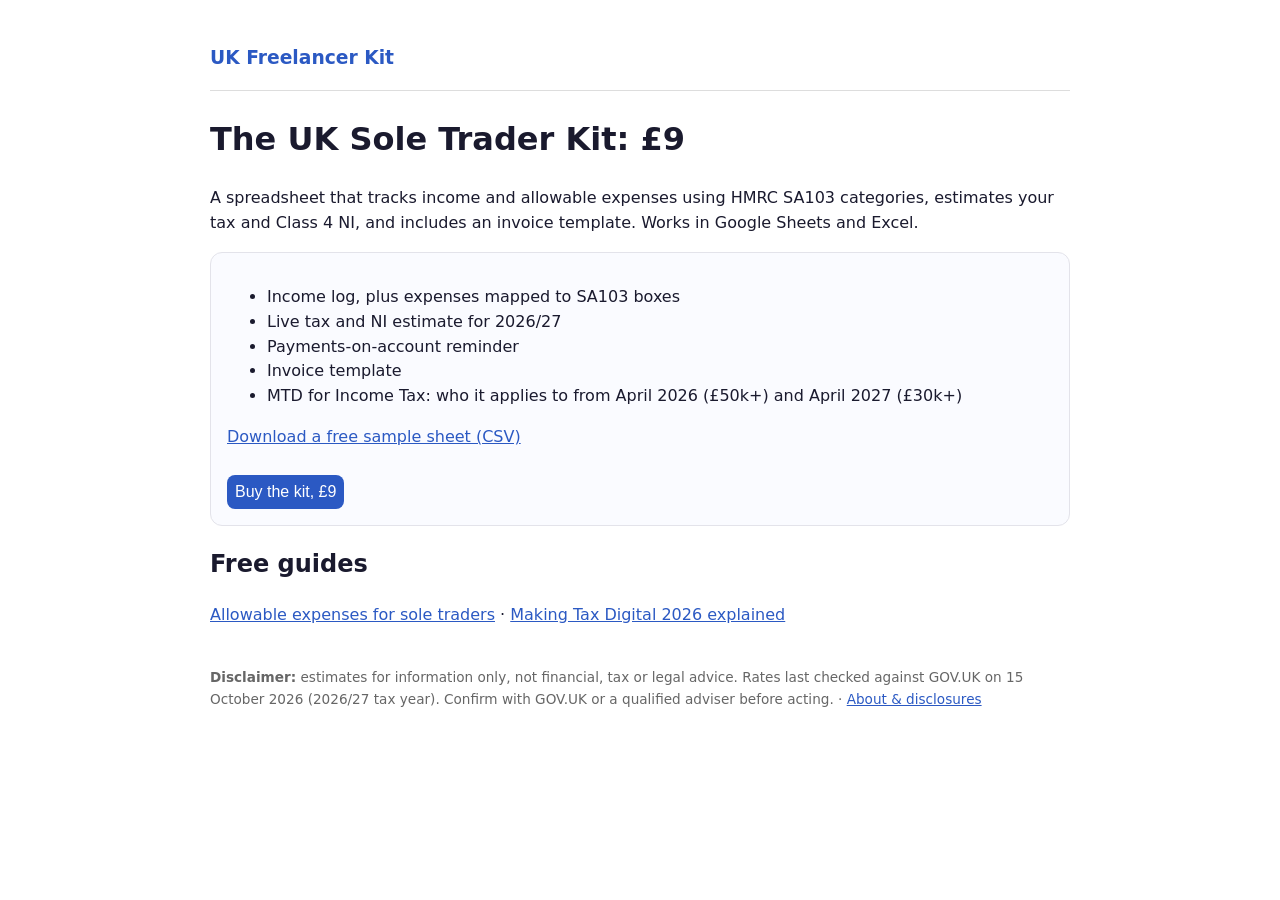
==== index.html @ b4696217 "Enable Buy button linking to Gumroad (£9)" ====
<!doctype html><html lang="en-GB"><head><meta charset="utf-8"><meta name="viewport" content="width=device-width,initial-scale=1">
<title>UK Sole Trader Tax & Invoice Kit (Google Sheets) | £9</title><meta name="description" content="Self-assessment income and expense tracker, MTD-ready categories, invoice template and tax estimate for UK sole traders."><link rel="stylesheet" href="style.css"></head><body>
<header><h3><a href="index.html" style="text-decoration:none">UK Freelancer Kit</a></h3></header><h1>The UK Sole Trader Kit: £9</h1><p>A spreadsheet that tracks income and allowable expenses using HMRC SA103 categories, estimates your tax and Class 4 NI, and includes an invoice template. Works in Google Sheets and Excel.</p>
<div class=card><ul><li>Income log, plus expenses mapped to SA103 boxes</li><li>Live tax and NI estimate for 2026/27</li><li>Payments-on-account reminder</li><li>Invoice template</li><li>MTD for Income Tax: who it applies to from April 2026 (£50k+) and April 2027 (£30k+)</li></ul>
<a href="sample.csv">Download a free sample sheet (CSV)</a><br><br><a href="https://turceapaul.gumroad.com/l/bmykeg"><button>Buy the kit, £9</button></a></div>
<h2>Free guides</h2><a href="guide-allowable-expenses.html">Allowable expenses for sole traders</a> · <a href="guide-mtd.html">Making Tax Digital 2026 explained</a>
<footer><b>Disclaimer:</b> estimates for information only, not financial, tax or legal advice. Rates last checked against GOV.UK on 15 October 2026 (2026/27 tax year). Confirm with GOV.UK or a qualified adviser before acting. · <a href="about.html">About & disclosures</a></footer></body></html>
---- style.css ----
body{font-family:system-ui,sans-serif;max-width:860px;margin:0 auto;padding:24px;color:#1a1a2e;line-height:1.55}
header{display:flex;justify-content:space-between;align-items:center;border-bottom:1px solid #ddd;margin-bottom:24px}
a{color:#2b59c3}.card{border:1px solid #e3e3ea;border-radius:12px;padding:16px;margin:12px 0;background:#fafbff}
input,select,button{font-size:1rem;padding:8px;border-radius:8px;border:1px solid #bbb}button{background:#2b59c3;color:#fff;border:0;cursor:pointer}
table{border-collapse:collapse;width:100%}td,th{border-bottom:1px solid #eee;padding:6px;text-align:left}
.tag{display:inline-block;background:#e8eefc;border-radius:6px;padding:2px 8px;margin:2px;font-size:.85rem}
.sp{border:2px dashed #f0a500;background:#fff8e6}footer{margin-top:40px;font-size:.85rem;color:#666}
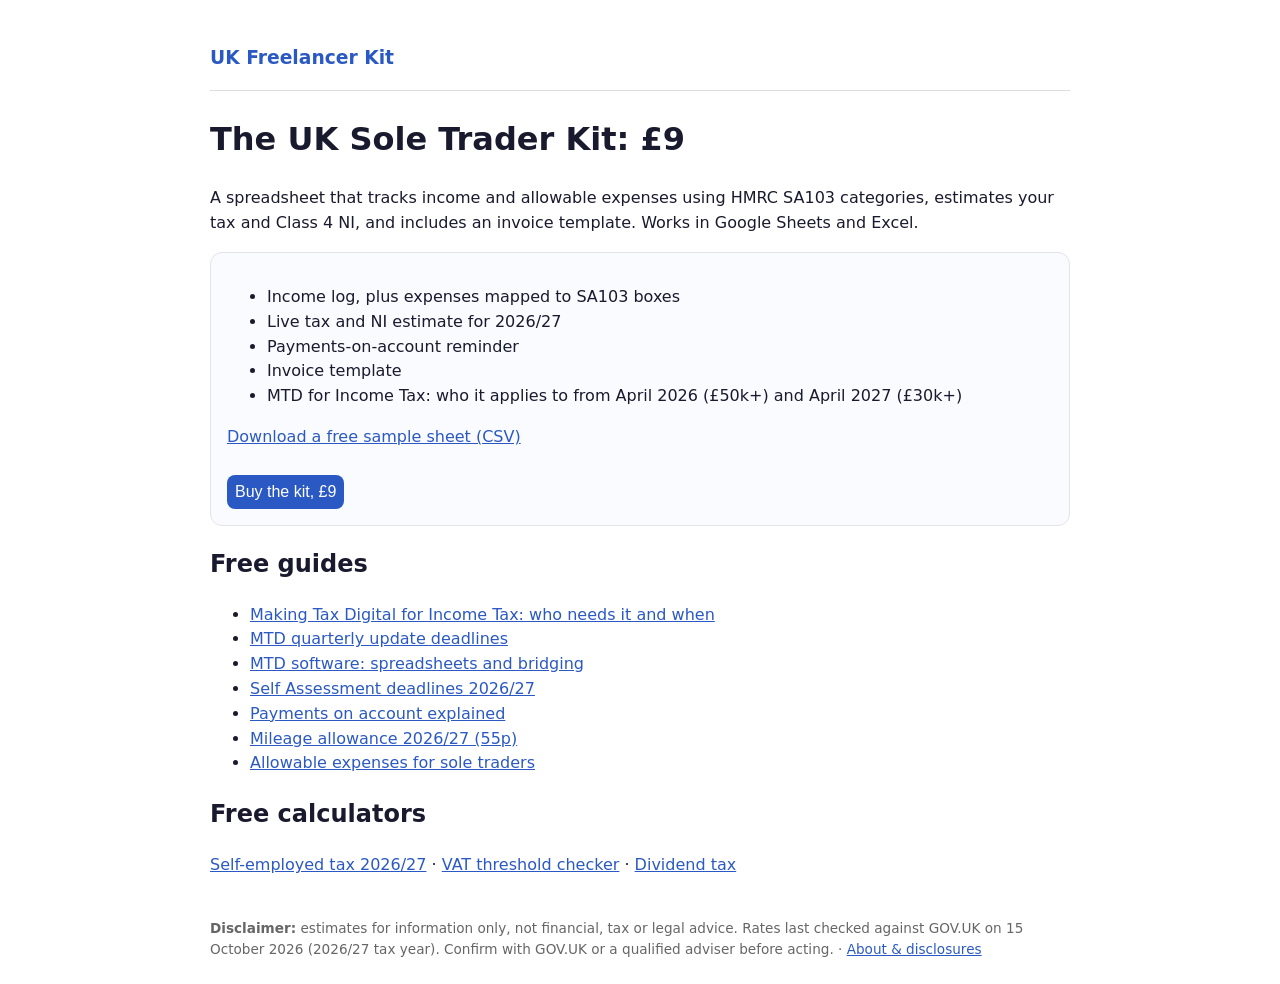
==== commit bb1a378d: "deploy: 1e2d7d8224fafd764e674a786f8c531a2641d6fa" ====
--- a/index.html
+++ b/index.html
@@ -1,7 +1,7 @@
 <!doctype html><html lang="en-GB"><head><meta charset="utf-8"><meta name="viewport" content="width=device-width,initial-scale=1">
-<title>UK Sole Trader Tax & Invoice Kit (Google Sheets) | £9</title><meta name="description" content="Self-assessment income and expense tracker, MTD-ready categories, invoice template and tax estimate for UK sole traders."><link rel="stylesheet" href="style.css"></head><body>
+<title>UK Sole Trader Tax & Invoice Kit (Google Sheets) | £9</title><meta name="description" content="Self-assessment income and expense tracker, MTD-ready categories, invoice template and tax estimate for UK sole traders."><meta name="google-site-verification" content="4ClukxyHFtP7GSHUR0D75dGuQpNh220_u6YMPQ5exTw" /><link rel="stylesheet" href="style.css"></head><body>
 <header><h3><a href="index.html" style="text-decoration:none">UK Freelancer Kit</a></h3></header><h1>The UK Sole Trader Kit: £9</h1><p>A spreadsheet that tracks income and allowable expenses using HMRC SA103 categories, estimates your tax and Class 4 NI, and includes an invoice template. Works in Google Sheets and Excel.</p>
 <div class=card><ul><li>Income log, plus expenses mapped to SA103 boxes</li><li>Live tax and NI estimate for 2026/27</li><li>Payments-on-account reminder</li><li>Invoice template</li><li>MTD for Income Tax: who it applies to from April 2026 (£50k+) and April 2027 (£30k+)</li></ul>
 <a href="sample.csv">Download a free sample sheet (CSV)</a><br><br><a href="https://turceapaul.gumroad.com/l/bmykeg"><button>Buy the kit, £9</button></a></div>
-<h2>Free guides</h2><a href="guide-allowable-expenses.html">Allowable expenses for sole traders</a> · <a href="guide-mtd.html">Making Tax Digital 2026 explained</a>
+<h2>Free guides</h2><ul><li><a href="guide-mtd.html">Making Tax Digital for Income Tax: who needs it and when</a></li><li><a href="guide-mtd-quarterly-deadlines.html">MTD quarterly update deadlines</a></li><li><a href="guide-mtd-software.html">MTD software: spreadsheets and bridging</a></li><li><a href="guide-self-assessment-deadlines.html">Self Assessment deadlines 2026/27</a></li><li><a href="guide-payments-on-account.html">Payments on account explained</a></li><li><a href="guide-mileage-allowance.html">Mileage allowance 2026/27 (55p)</a></li><li><a href="guide-allowable-expenses.html">Allowable expenses for sole traders</a></li></ul><h2>Free calculators</h2><a href="https://andreiturcea-creator.github.io/uk-money-calcs/self-employed-tax-calculator.html">Self-employed tax 2026/27</a> · <a href="https://andreiturcea-creator.github.io/uk-money-calcs/vat-threshold-checker.html">VAT threshold checker</a> · <a href="https://andreiturcea-creator.github.io/uk-money-calcs/dividend-tax-calculator.html">Dividend tax</a>
 <footer><b>Disclaimer:</b> estimates for information only, not financial, tax or legal advice. Rates last checked against GOV.UK on 15 October 2026 (2026/27 tax year). Confirm with GOV.UK or a qualified adviser before acting. · <a href="about.html">About & disclosures</a></footer></body></html>
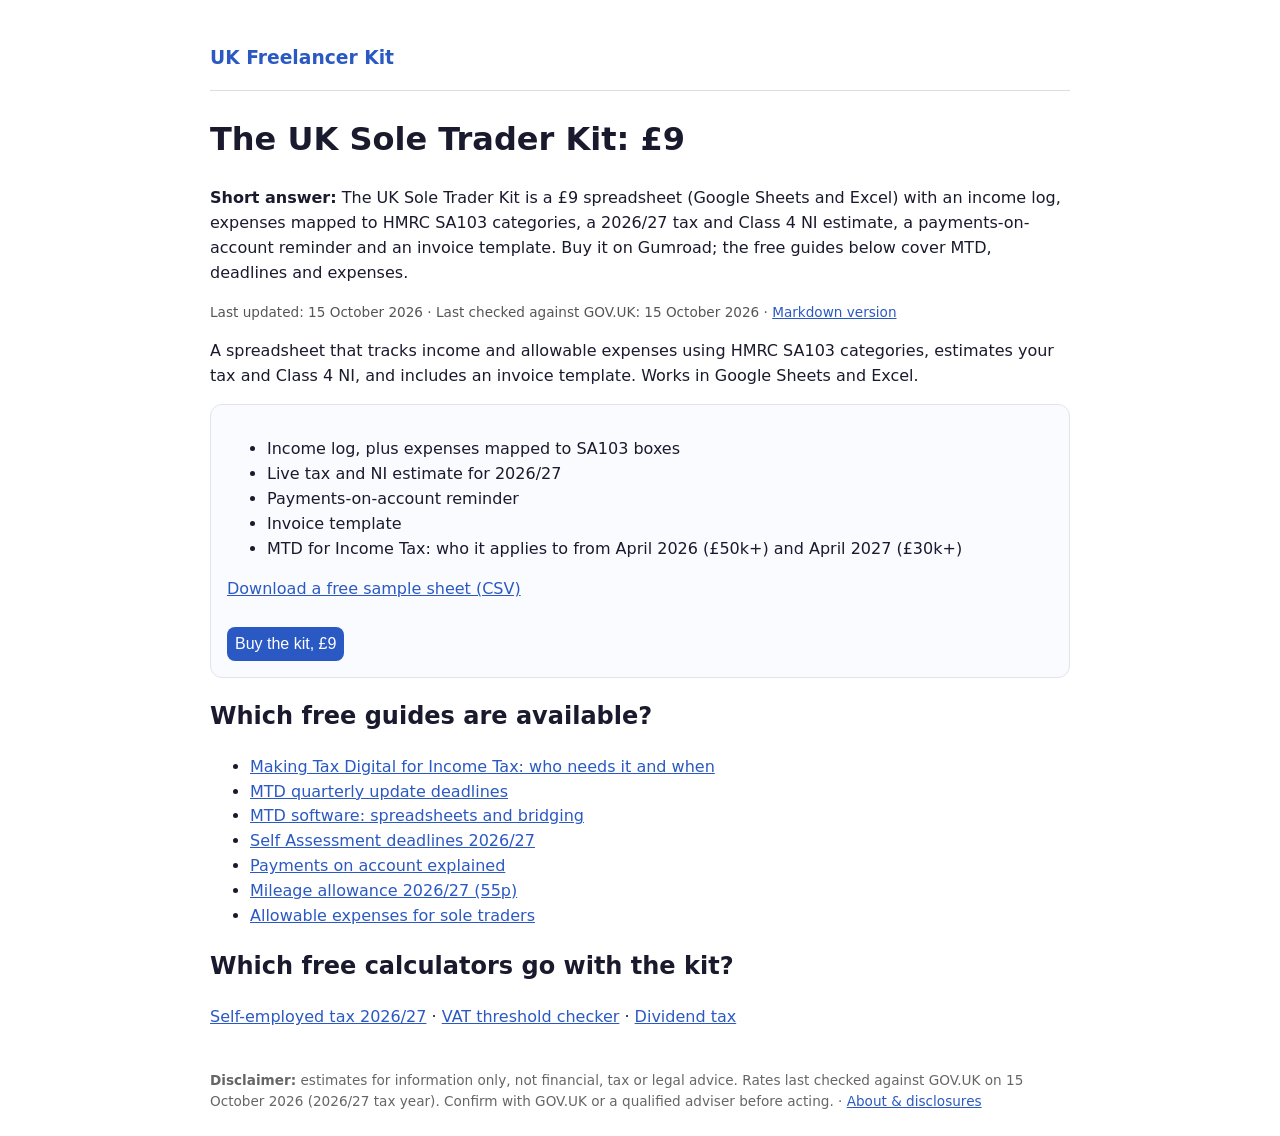
==== commit 90424a18: "deploy: 404c880b0837389fdcfa70cd05db38919555ed6d" ====
--- a/index.html
+++ b/index.html
@@ -1,7 +1,7 @@
 <!doctype html><html lang="en-GB"><head><meta charset="utf-8"><meta name="viewport" content="width=device-width,initial-scale=1">
-<title>UK Sole Trader Tax & Invoice Kit (Google Sheets) | £9</title><meta name="description" content="Self-assessment income and expense tracker, MTD-ready categories, invoice template and tax estimate for UK sole traders."><meta name="google-site-verification" content="4ClukxyHFtP7GSHUR0D75dGuQpNh220_u6YMPQ5exTw" /><link rel="stylesheet" href="style.css"></head><body>
-<header><h3><a href="index.html" style="text-decoration:none">UK Freelancer Kit</a></h3></header><h1>The UK Sole Trader Kit: £9</h1><p>A spreadsheet that tracks income and allowable expenses using HMRC SA103 categories, estimates your tax and Class 4 NI, and includes an invoice template. Works in Google Sheets and Excel.</p>
+<title>UK Sole Trader Tax & Invoice Kit (Google Sheets) | £9</title><meta name="description" content="Self-assessment income and expense tracker, MTD-ready categories, invoice template and tax estimate for UK sole traders."><meta name="google-site-verification" content="4ClukxyHFtP7GSHUR0D75dGuQpNh220_u6YMPQ5exTw" /><link rel="stylesheet" href="style.css"><link rel="canonical" href="https://andreiturcea-creator.github.io/uk-freelancer-kit/"><link rel="alternate" type="text/markdown" href="index.html.md" title="Markdown version"><meta property="article:modified_time" content="2026-10-15"><script type="application/ld+json">{"@context": "https://schema.org", "@graph": [{"@type": "WebSite", "@id": "https://andreiturcea-creator.github.io/uk-freelancer-kit/#website", "name": "UK Freelancer Kit", "url": "https://andreiturcea-creator.github.io/uk-freelancer-kit/", "description": "Free guides for UK sole traders on Making Tax Digital for Income Tax, Self Assessment deadlines, payments on account, mileage and allowable expenses (2026/27), plus the UK Sole Trader Kit, a £9 Google Sheets/Excel income, expenses and tax-estimate spreadsheet sold on Gumroad.", "inLanguage": "en-GB", "publisher": {"@id": "https://andreiturcea-creator.github.io/uk-freelancer-kit/#org"}}, {"@type": "Organization", "@id": "https://andreiturcea-creator.github.io/uk-freelancer-kit/#org", "name": "UK Freelancer Kit", "url": "https://andreiturcea-creator.github.io/uk-freelancer-kit/"}, {"@type": "WebPage", "@id": "https://andreiturcea-creator.github.io/uk-freelancer-kit/#webpage", "url": "https://andreiturcea-creator.github.io/uk-freelancer-kit/", "name": "UK Sole Trader Tax & Invoice Kit (Google Sheets) | £9", "description": "Self-assessment income and expense tracker, MTD-ready categories, invoice template and tax estimate for UK sole traders.", "inLanguage": "en-GB", "isPartOf": {"@id": "https://andreiturcea-creator.github.io/uk-freelancer-kit/#website"}, "datePublished": "2026-10-15", "dateModified": "2026-10-15", "lastReviewed": "2026-10-15", "breadcrumb": {"@id": "https://andreiturcea-creator.github.io/uk-freelancer-kit/#breadcrumb"}, "encoding": {"@type": "MediaObject", "contentUrl": "https://andreiturcea-creator.github.io/uk-freelancer-kit/index.html.md", "encodingFormat": "text/markdown"}}, {"@type": "BreadcrumbList", "@id": "https://andreiturcea-creator.github.io/uk-freelancer-kit/#breadcrumb", "itemListElement": [{"@type": "ListItem", "position": 1, "name": "UK Freelancer Kit", "item": "https://andreiturcea-creator.github.io/uk-freelancer-kit/"}]}, {"@type": "Product", "@id": "https://andreiturcea-creator.github.io/uk-freelancer-kit/#product", "name": "UK Sole Trader Kit", "description": "Google Sheets and Excel kit for UK sole traders: income log, expenses mapped to HMRC SA103 categories, 2026/27 tax and Class 4 NI estimate, payments-on-account reminder and invoice template.", "brand": {"@type": "Brand", "name": "UK Freelancer Kit"}, "category": "Spreadsheet template", "url": "https://andreiturcea-creator.github.io/uk-freelancer-kit/", "offers": {"@type": "Offer", "price": "9.00", "priceCurrency": "GBP", "url": "https://turceapaul.gumroad.com/l/bmykeg", "availability": "https://schema.org/InStock", "seller": {"@id": "https://andreiturcea-creator.github.io/uk-freelancer-kit/#org"}}}]}</script></head><body>
+<header><h3 id="uk-freelancer-kit"><a href="index.html" style="text-decoration:none">UK Freelancer Kit</a></h3></header><h1>The UK Sole Trader Kit: £9</h1><p id="answer" class="answer"><b>Short answer:</b> The UK Sole Trader Kit is a £9 spreadsheet (Google Sheets and Excel) with an income log, expenses mapped to HMRC SA103 categories, a 2026/27 tax and Class 4 NI estimate, a payments-on-account reminder and an invoice template. Buy it on Gumroad; the free guides below cover MTD, deadlines and expenses.</p><p id="last-updated" style="font-size:.85rem;color:#555">Last updated: <time datetime="2026-10-15">15 October 2026</time> · Last checked against GOV.UK: <time datetime="2026-10-15">15 October 2026</time> · <a href="index.html.md">Markdown version</a></p><p>A spreadsheet that tracks income and allowable expenses using HMRC SA103 categories, estimates your tax and Class 4 NI, and includes an invoice template. Works in Google Sheets and Excel.</p>
 <div class=card><ul><li>Income log, plus expenses mapped to SA103 boxes</li><li>Live tax and NI estimate for 2026/27</li><li>Payments-on-account reminder</li><li>Invoice template</li><li>MTD for Income Tax: who it applies to from April 2026 (£50k+) and April 2027 (£30k+)</li></ul>
 <a href="sample.csv">Download a free sample sheet (CSV)</a><br><br><a href="https://turceapaul.gumroad.com/l/bmykeg"><button>Buy the kit, £9</button></a></div>
-<h2>Free guides</h2><ul><li><a href="guide-mtd.html">Making Tax Digital for Income Tax: who needs it and when</a></li><li><a href="guide-mtd-quarterly-deadlines.html">MTD quarterly update deadlines</a></li><li><a href="guide-mtd-software.html">MTD software: spreadsheets and bridging</a></li><li><a href="guide-self-assessment-deadlines.html">Self Assessment deadlines 2026/27</a></li><li><a href="guide-payments-on-account.html">Payments on account explained</a></li><li><a href="guide-mileage-allowance.html">Mileage allowance 2026/27 (55p)</a></li><li><a href="guide-allowable-expenses.html">Allowable expenses for sole traders</a></li></ul><h2>Free calculators</h2><a href="https://andreiturcea-creator.github.io/uk-money-calcs/self-employed-tax-calculator.html">Self-employed tax 2026/27</a> · <a href="https://andreiturcea-creator.github.io/uk-money-calcs/vat-threshold-checker.html">VAT threshold checker</a> · <a href="https://andreiturcea-creator.github.io/uk-money-calcs/dividend-tax-calculator.html">Dividend tax</a>
+<h2 id="which-free-guides-are-available">Which free guides are available?</h2><ul><li><a href="guide-mtd.html">Making Tax Digital for Income Tax: who needs it and when</a></li><li><a href="guide-mtd-quarterly-deadlines.html">MTD quarterly update deadlines</a></li><li><a href="guide-mtd-software.html">MTD software: spreadsheets and bridging</a></li><li><a href="guide-self-assessment-deadlines.html">Self Assessment deadlines 2026/27</a></li><li><a href="guide-payments-on-account.html">Payments on account explained</a></li><li><a href="guide-mileage-allowance.html">Mileage allowance 2026/27 (55p)</a></li><li><a href="guide-allowable-expenses.html">Allowable expenses for sole traders</a></li></ul><h2 id="which-free-calculators-go-with-the-kit">Which free calculators go with the kit?</h2><a href="https://andreiturcea-creator.github.io/uk-money-calcs/self-employed-tax-calculator.html">Self-employed tax 2026/27</a> · <a href="https://andreiturcea-creator.github.io/uk-money-calcs/vat-threshold-checker.html">VAT threshold checker</a> · <a href="https://andreiturcea-creator.github.io/uk-money-calcs/dividend-tax-calculator.html">Dividend tax</a>
 <footer><b>Disclaimer:</b> estimates for information only, not financial, tax or legal advice. Rates last checked against GOV.UK on 15 October 2026 (2026/27 tax year). Confirm with GOV.UK or a qualified adviser before acting. · <a href="about.html">About & disclosures</a></footer></body></html>
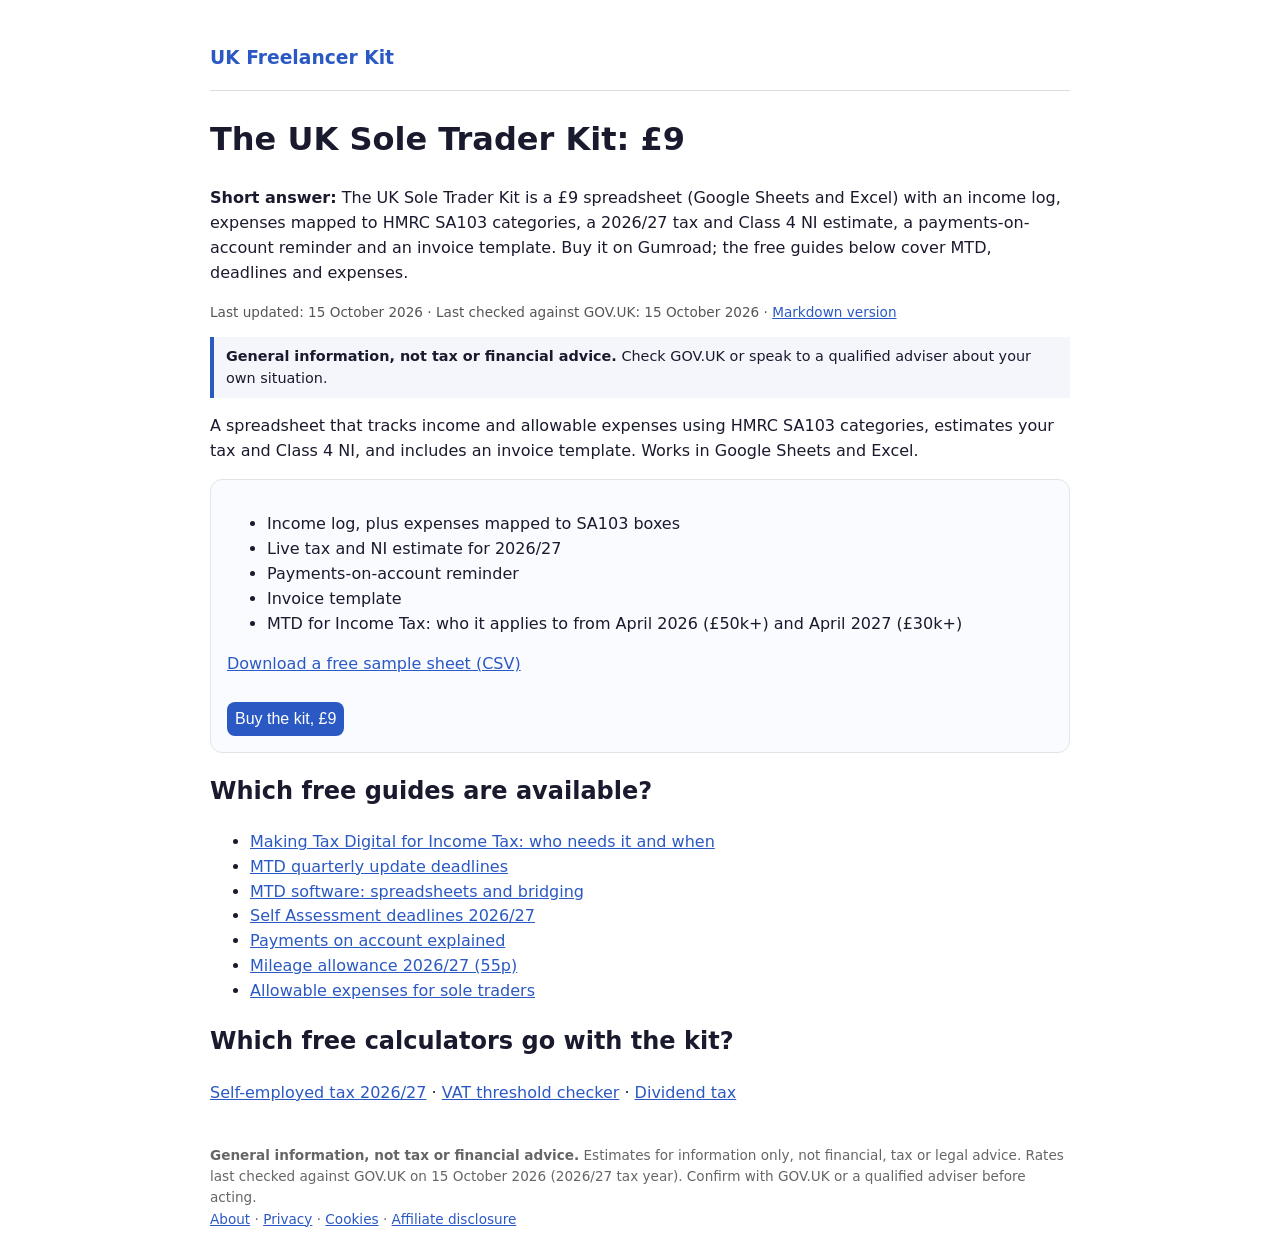
==== commit 3c3c7be3: "deploy: 9e2c5441126c1b2fe060130ef10aeb8f16522d95" ====
--- a/index.html
+++ b/index.html
@@ -1,7 +1,7 @@
 <!doctype html><html lang="en-GB"><head><meta charset="utf-8"><meta name="viewport" content="width=device-width,initial-scale=1">
 <title>UK Sole Trader Tax & Invoice Kit (Google Sheets) | £9</title><meta name="description" content="Self-assessment income and expense tracker, MTD-ready categories, invoice template and tax estimate for UK sole traders."><meta name="google-site-verification" content="4ClukxyHFtP7GSHUR0D75dGuQpNh220_u6YMPQ5exTw" /><link rel="stylesheet" href="style.css"><link rel="canonical" href="https://andreiturcea-creator.github.io/uk-freelancer-kit/"><link rel="alternate" type="text/markdown" href="index.html.md" title="Markdown version"><meta property="article:modified_time" content="2026-10-15"><script type="application/ld+json">{"@context": "https://schema.org", "@graph": [{"@type": "WebSite", "@id": "https://andreiturcea-creator.github.io/uk-freelancer-kit/#website", "name": "UK Freelancer Kit", "url": "https://andreiturcea-creator.github.io/uk-freelancer-kit/", "description": "Free guides for UK sole traders on Making Tax Digital for Income Tax, Self Assessment deadlines, payments on account, mileage and allowable expenses (2026/27), plus the UK Sole Trader Kit, a £9 Google Sheets/Excel income, expenses and tax-estimate spreadsheet sold on Gumroad.", "inLanguage": "en-GB", "publisher": {"@id": "https://andreiturcea-creator.github.io/uk-freelancer-kit/#org"}}, {"@type": "Organization", "@id": "https://andreiturcea-creator.github.io/uk-freelancer-kit/#org", "name": "UK Freelancer Kit", "url": "https://andreiturcea-creator.github.io/uk-freelancer-kit/"}, {"@type": "WebPage", "@id": "https://andreiturcea-creator.github.io/uk-freelancer-kit/#webpage", "url": "https://andreiturcea-creator.github.io/uk-freelancer-kit/", "name": "UK Sole Trader Tax & Invoice Kit (Google Sheets) | £9", "description": "Self-assessment income and expense tracker, MTD-ready categories, invoice template and tax estimate for UK sole traders.", "inLanguage": "en-GB", "isPartOf": {"@id": "https://andreiturcea-creator.github.io/uk-freelancer-kit/#website"}, "datePublished": "2026-10-15", "dateModified": "2026-10-15", "lastReviewed": "2026-10-15", "breadcrumb": {"@id": "https://andreiturcea-creator.github.io/uk-freelancer-kit/#breadcrumb"}, "encoding": {"@type": "MediaObject", "contentUrl": "https://andreiturcea-creator.github.io/uk-freelancer-kit/index.html.md", "encodingFormat": "text/markdown"}}, {"@type": "BreadcrumbList", "@id": "https://andreiturcea-creator.github.io/uk-freelancer-kit/#breadcrumb", "itemListElement": [{"@type": "ListItem", "position": 1, "name": "UK Freelancer Kit", "item": "https://andreiturcea-creator.github.io/uk-freelancer-kit/"}]}, {"@type": "Product", "@id": "https://andreiturcea-creator.github.io/uk-freelancer-kit/#product", "name": "UK Sole Trader Kit", "description": "Google Sheets and Excel kit for UK sole traders: income log, expenses mapped to HMRC SA103 categories, 2026/27 tax and Class 4 NI estimate, payments-on-account reminder and invoice template.", "brand": {"@type": "Brand", "name": "UK Freelancer Kit"}, "category": "Spreadsheet template", "url": "https://andreiturcea-creator.github.io/uk-freelancer-kit/", "offers": {"@type": "Offer", "price": "9.00", "priceCurrency": "GBP", "url": "https://turceapaul.gumroad.com/l/bmykeg", "availability": "https://schema.org/InStock", "seller": {"@id": "https://andreiturcea-creator.github.io/uk-freelancer-kit/#org"}}}]}</script></head><body>
-<header><h3 id="uk-freelancer-kit"><a href="index.html" style="text-decoration:none">UK Freelancer Kit</a></h3></header><h1>The UK Sole Trader Kit: £9</h1><p id="answer" class="answer"><b>Short answer:</b> The UK Sole Trader Kit is a £9 spreadsheet (Google Sheets and Excel) with an income log, expenses mapped to HMRC SA103 categories, a 2026/27 tax and Class 4 NI estimate, a payments-on-account reminder and an invoice template. Buy it on Gumroad; the free guides below cover MTD, deadlines and expenses.</p><p id="last-updated" style="font-size:.85rem;color:#555">Last updated: <time datetime="2026-10-15">15 October 2026</time> · Last checked against GOV.UK: <time datetime="2026-10-15">15 October 2026</time> · <a href="index.html.md">Markdown version</a></p><p>A spreadsheet that tracks income and allowable expenses using HMRC SA103 categories, estimates your tax and Class 4 NI, and includes an invoice template. Works in Google Sheets and Excel.</p>
+<header><h3 id="uk-freelancer-kit"><a href="index.html" style="text-decoration:none">UK Freelancer Kit</a></h3></header><h1>The UK Sole Trader Kit: £9</h1><p id="answer" class="answer"><b>Short answer:</b> The UK Sole Trader Kit is a £9 spreadsheet (Google Sheets and Excel) with an income log, expenses mapped to HMRC SA103 categories, a 2026/27 tax and Class 4 NI estimate, a payments-on-account reminder and an invoice template. Buy it on Gumroad; the free guides below cover MTD, deadlines and expenses.</p><p id="last-updated" style="font-size:.85rem;color:#555">Last updated: <time datetime="2026-10-15">15 October 2026</time> · Last checked against GOV.UK: <time datetime="2026-10-15">15 October 2026</time> · <a href="index.html.md">Markdown version</a></p><p class="note" style="background:#f4f6fb;border-left:4px solid #2b59c3;padding:8px 12px;font-size:.9rem"><b>General information, not tax or financial advice.</b> Check GOV.UK or speak to a qualified adviser about your own situation.</p><p>A spreadsheet that tracks income and allowable expenses using HMRC SA103 categories, estimates your tax and Class 4 NI, and includes an invoice template. Works in Google Sheets and Excel.</p>
 <div class=card><ul><li>Income log, plus expenses mapped to SA103 boxes</li><li>Live tax and NI estimate for 2026/27</li><li>Payments-on-account reminder</li><li>Invoice template</li><li>MTD for Income Tax: who it applies to from April 2026 (£50k+) and April 2027 (£30k+)</li></ul>
 <a href="sample.csv">Download a free sample sheet (CSV)</a><br><br><a href="https://turceapaul.gumroad.com/l/bmykeg"><button>Buy the kit, £9</button></a></div>
 <h2 id="which-free-guides-are-available">Which free guides are available?</h2><ul><li><a href="guide-mtd.html">Making Tax Digital for Income Tax: who needs it and when</a></li><li><a href="guide-mtd-quarterly-deadlines.html">MTD quarterly update deadlines</a></li><li><a href="guide-mtd-software.html">MTD software: spreadsheets and bridging</a></li><li><a href="guide-self-assessment-deadlines.html">Self Assessment deadlines 2026/27</a></li><li><a href="guide-payments-on-account.html">Payments on account explained</a></li><li><a href="guide-mileage-allowance.html">Mileage allowance 2026/27 (55p)</a></li><li><a href="guide-allowable-expenses.html">Allowable expenses for sole traders</a></li></ul><h2 id="which-free-calculators-go-with-the-kit">Which free calculators go with the kit?</h2><a href="https://andreiturcea-creator.github.io/uk-money-calcs/self-employed-tax-calculator.html">Self-employed tax 2026/27</a> · <a href="https://andreiturcea-creator.github.io/uk-money-calcs/vat-threshold-checker.html">VAT threshold checker</a> · <a href="https://andreiturcea-creator.github.io/uk-money-calcs/dividend-tax-calculator.html">Dividend tax</a>
-<footer><b>Disclaimer:</b> estimates for information only, not financial, tax or legal advice. Rates last checked against GOV.UK on 15 October 2026 (2026/27 tax year). Confirm with GOV.UK or a qualified adviser before acting. · <a href="about.html">About & disclosures</a></footer></body></html>+<footer><b>General information, not tax or financial advice.</b> Estimates for information only, not financial, tax or legal advice. Rates last checked against GOV.UK on 15 October 2026 (2026/27 tax year). Confirm with GOV.UK or a qualified adviser before acting.<br><a href="about.html">About</a> · <a href="privacy.html">Privacy</a> · <a href="cookies.html">Cookies</a> · <a href="affiliate-disclosure.html">Affiliate disclosure</a></footer></body></html>
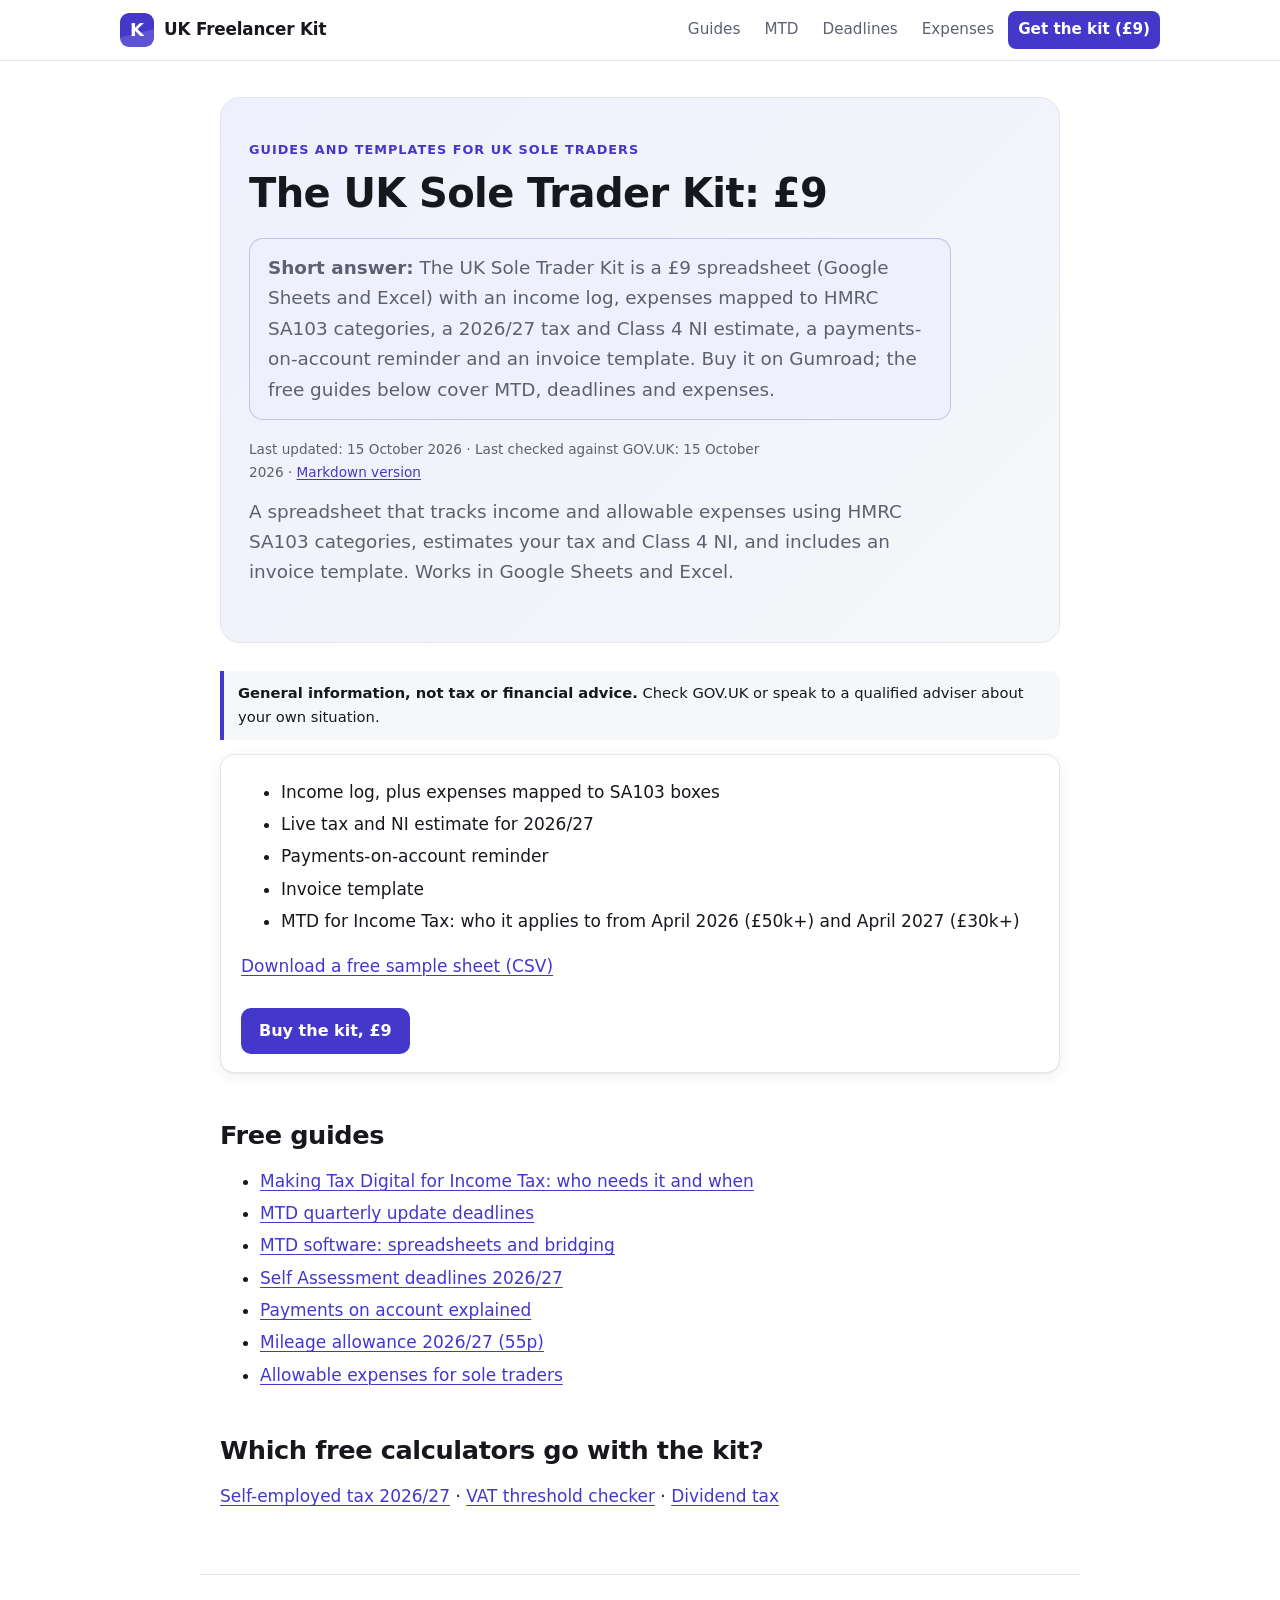
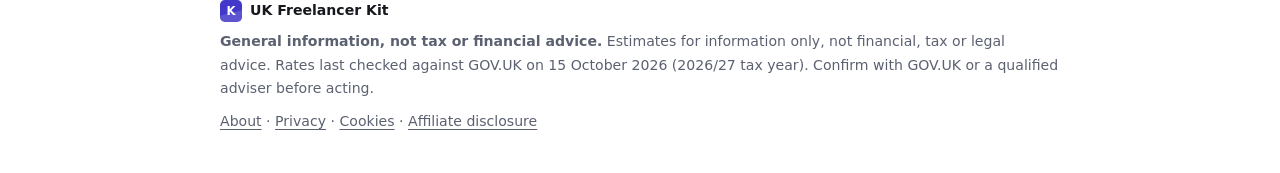
==== commit 0666fe49: "deploy: 2f6e040288905694f345fb7269ed656409142670" ====
--- a/index.html
+++ b/index.html
@@ -1,7 +1,7 @@
 <!doctype html><html lang="en-GB"><head><meta charset="utf-8"><meta name="viewport" content="width=device-width,initial-scale=1">
-<title>UK Sole Trader Tax & Invoice Kit (Google Sheets) | £9</title><meta name="description" content="Self-assessment income and expense tracker, MTD-ready categories, invoice template and tax estimate for UK sole traders."><meta name="google-site-verification" content="4ClukxyHFtP7GSHUR0D75dGuQpNh220_u6YMPQ5exTw" /><link rel="stylesheet" href="style.css"><link rel="canonical" href="https://andreiturcea-creator.github.io/uk-freelancer-kit/"><link rel="alternate" type="text/markdown" href="index.html.md" title="Markdown version"><meta property="article:modified_time" content="2026-10-15"><script type="application/ld+json">{"@context": "https://schema.org", "@graph": [{"@type": "WebSite", "@id": "https://andreiturcea-creator.github.io/uk-freelancer-kit/#website", "name": "UK Freelancer Kit", "url": "https://andreiturcea-creator.github.io/uk-freelancer-kit/", "description": "Free guides for UK sole traders on Making Tax Digital for Income Tax, Self Assessment deadlines, payments on account, mileage and allowable expenses (2026/27), plus the UK Sole Trader Kit, a £9 Google Sheets/Excel income, expenses and tax-estimate spreadsheet sold on Gumroad.", "inLanguage": "en-GB", "publisher": {"@id": "https://andreiturcea-creator.github.io/uk-freelancer-kit/#org"}}, {"@type": "Organization", "@id": "https://andreiturcea-creator.github.io/uk-freelancer-kit/#org", "name": "UK Freelancer Kit", "url": "https://andreiturcea-creator.github.io/uk-freelancer-kit/"}, {"@type": "WebPage", "@id": "https://andreiturcea-creator.github.io/uk-freelancer-kit/#webpage", "url": "https://andreiturcea-creator.github.io/uk-freelancer-kit/", "name": "UK Sole Trader Tax & Invoice Kit (Google Sheets) | £9", "description": "Self-assessment income and expense tracker, MTD-ready categories, invoice template and tax estimate for UK sole traders.", "inLanguage": "en-GB", "isPartOf": {"@id": "https://andreiturcea-creator.github.io/uk-freelancer-kit/#website"}, "datePublished": "2026-10-15", "dateModified": "2026-10-15", "lastReviewed": "2026-10-15", "breadcrumb": {"@id": "https://andreiturcea-creator.github.io/uk-freelancer-kit/#breadcrumb"}, "encoding": {"@type": "MediaObject", "contentUrl": "https://andreiturcea-creator.github.io/uk-freelancer-kit/index.html.md", "encodingFormat": "text/markdown"}}, {"@type": "BreadcrumbList", "@id": "https://andreiturcea-creator.github.io/uk-freelancer-kit/#breadcrumb", "itemListElement": [{"@type": "ListItem", "position": 1, "name": "UK Freelancer Kit", "item": "https://andreiturcea-creator.github.io/uk-freelancer-kit/"}]}, {"@type": "Product", "@id": "https://andreiturcea-creator.github.io/uk-freelancer-kit/#product", "name": "UK Sole Trader Kit", "description": "Google Sheets and Excel kit for UK sole traders: income log, expenses mapped to HMRC SA103 categories, 2026/27 tax and Class 4 NI estimate, payments-on-account reminder and invoice template.", "brand": {"@type": "Brand", "name": "UK Freelancer Kit"}, "category": "Spreadsheet template", "url": "https://andreiturcea-creator.github.io/uk-freelancer-kit/", "offers": {"@type": "Offer", "price": "9.00", "priceCurrency": "GBP", "url": "https://turceapaul.gumroad.com/l/bmykeg", "availability": "https://schema.org/InStock", "seller": {"@id": "https://andreiturcea-creator.github.io/uk-freelancer-kit/#org"}}}]}</script></head><body>
-<header><h3 id="uk-freelancer-kit"><a href="index.html" style="text-decoration:none">UK Freelancer Kit</a></h3></header><h1>The UK Sole Trader Kit: £9</h1><p id="answer" class="answer"><b>Short answer:</b> The UK Sole Trader Kit is a £9 spreadsheet (Google Sheets and Excel) with an income log, expenses mapped to HMRC SA103 categories, a 2026/27 tax and Class 4 NI estimate, a payments-on-account reminder and an invoice template. Buy it on Gumroad; the free guides below cover MTD, deadlines and expenses.</p><p id="last-updated" style="font-size:.85rem;color:#555">Last updated: <time datetime="2026-10-15">15 October 2026</time> · Last checked against GOV.UK: <time datetime="2026-10-15">15 October 2026</time> · <a href="index.html.md">Markdown version</a></p><p class="note" style="background:#f4f6fb;border-left:4px solid #2b59c3;padding:8px 12px;font-size:.9rem"><b>General information, not tax or financial advice.</b> Check GOV.UK or speak to a qualified adviser about your own situation.</p><p>A spreadsheet that tracks income and allowable expenses using HMRC SA103 categories, estimates your tax and Class 4 NI, and includes an invoice template. Works in Google Sheets and Excel.</p>
+<title>UK Sole Trader Tax & Invoice Kit (Google Sheets) | £9</title><meta name="description" content="Self-assessment income and expense tracker, MTD-ready categories, invoice template and tax estimate for UK sole traders."><meta name="google-site-verification" content="4ClukxyHFtP7GSHUR0D75dGuQpNh220_u6YMPQ5exTw" /><link rel="stylesheet" href="style.css"><link rel="icon" href="favicon.svg" type="image/svg+xml"><meta name="theme-color" content="#4338ca"><meta name="color-scheme" content="light dark"><link rel="canonical" href="https://kit.andreiturcea.com/"><link rel="alternate" type="text/markdown" href="index.html.md" title="Markdown version"><meta property="article:modified_time" content="2026-10-15"><script type="application/ld+json">{"@context": "https://schema.org", "@graph": [{"@type": "WebSite", "@id": "https://kit.andreiturcea.com/#website", "name": "UK Freelancer Kit", "url": "https://kit.andreiturcea.com/", "description": "Free guides for UK sole traders on Making Tax Digital for Income Tax, Self Assessment deadlines, payments on account, mileage and allowable expenses (2026/27), plus the UK Sole Trader Kit, a £9 Google Sheets/Excel income, expenses and tax-estimate spreadsheet sold on Gumroad.", "inLanguage": "en-GB", "publisher": {"@id": "https://kit.andreiturcea.com/#org"}}, {"@type": "Organization", "@id": "https://kit.andreiturcea.com/#org", "name": "UK Freelancer Kit", "url": "https://kit.andreiturcea.com/"}, {"@type": "WebPage", "@id": "https://kit.andreiturcea.com/#webpage", "url": "https://kit.andreiturcea.com/", "name": "UK Sole Trader Tax & Invoice Kit (Google Sheets) | £9", "description": "Self-assessment income and expense tracker, MTD-ready categories, invoice template and tax estimate for UK sole traders.", "inLanguage": "en-GB", "isPartOf": {"@id": "https://kit.andreiturcea.com/#website"}, "datePublished": "2026-10-15", "dateModified": "2026-10-15", "lastReviewed": "2026-10-15", "breadcrumb": {"@id": "https://kit.andreiturcea.com/#breadcrumb"}, "encoding": {"@type": "MediaObject", "contentUrl": "https://kit.andreiturcea.com/index.html.md", "encodingFormat": "text/markdown"}}, {"@type": "BreadcrumbList", "@id": "https://kit.andreiturcea.com/#breadcrumb", "itemListElement": [{"@type": "ListItem", "position": 1, "name": "UK Freelancer Kit", "item": "https://kit.andreiturcea.com/"}]}, {"@type": "Product", "@id": "https://kit.andreiturcea.com/#product", "name": "UK Sole Trader Kit", "description": "Google Sheets and Excel kit for UK sole traders: income log, expenses mapped to HMRC SA103 categories, 2026/27 tax and Class 4 NI estimate, payments-on-account reminder and invoice template.", "brand": {"@type": "Brand", "name": "UK Freelancer Kit"}, "category": "Spreadsheet template", "url": "https://kit.andreiturcea.com/", "offers": {"@type": "Offer", "price": "9.00", "priceCurrency": "GBP", "url": "https://turceapaul.gumroad.com/l/bmykeg", "availability": "https://schema.org/InStock", "seller": {"@id": "https://kit.andreiturcea.com/#org"}}}]}</script></head><body>
+<a class="skip" href="#main">Skip to content</a><header class="site-header"><div class="wrap"><a class="brand" href="index.html"><img src="logo.svg" alt="" width="34" height="34"><span>UK Freelancer Kit</span></a><nav class="site-nav" aria-label="Main"><a href="index.html#free-guides">Guides</a><a href="guide-mtd.html">MTD</a><a href="guide-self-assessment-deadlines.html">Deadlines</a><a href="guide-allowable-expenses.html">Expenses</a><a class="btn-nav" href="https://turceapaul.gumroad.com/l/bmykeg">Get the kit (£9)</a></nav></div></header><main id="main"><section class="hero" id="top"><span class="eyebrow">Guides and templates for UK sole traders</span><h1>The UK Sole Trader Kit: £9</h1><p id="answer" class="answer"><b>Short answer:</b> The UK Sole Trader Kit is a £9 spreadsheet (Google Sheets and Excel) with an income log, expenses mapped to HMRC SA103 categories, a 2026/27 tax and Class 4 NI estimate, a payments-on-account reminder and an invoice template. Buy it on Gumroad; the free guides below cover MTD, deadlines and expenses.</p><p id="last-updated" style="font-size:.85rem;color:#555">Last updated: <time datetime="2026-10-15">15 October 2026</time> · Last checked against GOV.UK: <time datetime="2026-10-15">15 October 2026</time> · <a href="index.html.md">Markdown version</a></p><p>A spreadsheet that tracks income and allowable expenses using HMRC SA103 categories, estimates your tax and Class 4 NI, and includes an invoice template. Works in Google Sheets and Excel.</p></section><p class="note"><b>General information, not tax or financial advice.</b> Check GOV.UK or speak to a qualified adviser about your own situation.</p>
 <div class=card><ul><li>Income log, plus expenses mapped to SA103 boxes</li><li>Live tax and NI estimate for 2026/27</li><li>Payments-on-account reminder</li><li>Invoice template</li><li>MTD for Income Tax: who it applies to from April 2026 (£50k+) and April 2027 (£30k+)</li></ul>
 <a href="sample.csv">Download a free sample sheet (CSV)</a><br><br><a href="https://turceapaul.gumroad.com/l/bmykeg"><button>Buy the kit, £9</button></a></div>
-<h2 id="which-free-guides-are-available">Which free guides are available?</h2><ul><li><a href="guide-mtd.html">Making Tax Digital for Income Tax: who needs it and when</a></li><li><a href="guide-mtd-quarterly-deadlines.html">MTD quarterly update deadlines</a></li><li><a href="guide-mtd-software.html">MTD software: spreadsheets and bridging</a></li><li><a href="guide-self-assessment-deadlines.html">Self Assessment deadlines 2026/27</a></li><li><a href="guide-payments-on-account.html">Payments on account explained</a></li><li><a href="guide-mileage-allowance.html">Mileage allowance 2026/27 (55p)</a></li><li><a href="guide-allowable-expenses.html">Allowable expenses for sole traders</a></li></ul><h2 id="which-free-calculators-go-with-the-kit">Which free calculators go with the kit?</h2><a href="https://andreiturcea-creator.github.io/uk-money-calcs/self-employed-tax-calculator.html">Self-employed tax 2026/27</a> · <a href="https://andreiturcea-creator.github.io/uk-money-calcs/vat-threshold-checker.html">VAT threshold checker</a> · <a href="https://andreiturcea-creator.github.io/uk-money-calcs/dividend-tax-calculator.html">Dividend tax</a>
-<footer><b>General information, not tax or financial advice.</b> Estimates for information only, not financial, tax or legal advice. Rates last checked against GOV.UK on 15 October 2026 (2026/27 tax year). Confirm with GOV.UK or a qualified adviser before acting.<br><a href="about.html">About</a> · <a href="privacy.html">Privacy</a> · <a href="cookies.html">Cookies</a> · <a href="affiliate-disclosure.html">Affiliate disclosure</a></footer></body></html>+<h2 id="free-guides">Free guides</h2><ul><li><a href="guide-mtd.html">Making Tax Digital for Income Tax: who needs it and when</a></li><li><a href="guide-mtd-quarterly-deadlines.html">MTD quarterly update deadlines</a></li><li><a href="guide-mtd-software.html">MTD software: spreadsheets and bridging</a></li><li><a href="guide-self-assessment-deadlines.html">Self Assessment deadlines 2026/27</a></li><li><a href="guide-payments-on-account.html">Payments on account explained</a></li><li><a href="guide-mileage-allowance.html">Mileage allowance 2026/27 (55p)</a></li><li><a href="guide-allowable-expenses.html">Allowable expenses for sole traders</a></li></ul><h2 id="which-free-calculators-go-with-the-kit">Which free calculators go with the kit?</h2><a href="https://calcs.andreiturcea.com/self-employed-tax-calculator.html">Self-employed tax 2026/27</a> · <a href="https://calcs.andreiturcea.com/vat-threshold-checker.html">VAT threshold checker</a> · <a href="https://calcs.andreiturcea.com/dividend-tax-calculator.html">Dividend tax</a></main>
+<footer><div class="foot-brand"><img src="logo.svg" alt="" width="22" height="22">UK Freelancer Kit</div><b>General information, not tax or financial advice.</b> Estimates for information only, not financial, tax or legal advice. Rates last checked against GOV.UK on 15 October 2026 (2026/27 tax year). Confirm with GOV.UK or a qualified adviser before acting.<br><a href="about.html">About</a> · <a href="privacy.html">Privacy</a> · <a href="cookies.html">Cookies</a> · <a href="affiliate-disclosure.html">Affiliate disclosure</a></footer></body></html>
--- a/style.css
+++ b/style.css
@@ -1,7 +1,73 @@
-body{font-family:system-ui,sans-serif;max-width:860px;margin:0 auto;padding:24px;color:#1a1a2e;line-height:1.55}
-header{display:flex;justify-content:space-between;align-items:center;border-bottom:1px solid #ddd;margin-bottom:24px}
-a{color:#2b59c3}.card{border:1px solid #e3e3ea;border-radius:12px;padding:16px;margin:12px 0;background:#fafbff}
-input,select,button{font-size:1rem;padding:8px;border-radius:8px;border:1px solid #bbb}button{background:#2b59c3;color:#fff;border:0;cursor:pointer}
-table{border-collapse:collapse;width:100%}td,th{border-bottom:1px solid #eee;padding:6px;text-align:left}
-.tag{display:inline-block;background:#e8eefc;border-radius:6px;padding:2px 8px;margin:2px;font-size:.85rem}
-.sp{border:2px dashed #f0a500;background:#fff8e6}footer{margin-top:40px;font-size:.85rem;color:#666}+/* Shared design system. Accent colours are set per site below. */
+:root{--accent:#4338ca;--accent-soft:#eef0fd;--bg:#ffffff;--bg-alt:#f6f7f9;--text:#16181d;--muted:#5b6170;--line:#e3e6eb;--card:#ffffff;
+--warn-bg:#fff8eb;--warn-line:#f2c46d;--radius:14px;--shadow:0 1px 2px rgba(16,24,40,.05),0 4px 16px rgba(16,24,40,.06);
+--font:system-ui,-apple-system,"Segoe UI",Roboto,"Helvetica Neue",Arial,"Noto Sans",sans-serif;--mono:ui-monospace,SFMono-Regular,Menlo,Consolas,monospace;color-scheme:light dark}
+@media (prefers-color-scheme:dark){:root{--accent:#a5b4fc;--accent-soft:#1c1f3d;--bg:#0f1115;--bg-alt:#161920;--text:#e8eaef;--muted:#a3a9b6;--line:#2a2f3a;--card:#161920;
+--warn-bg:#2a2112;--warn-line:#8a6a2c;--shadow:0 1px 2px rgba(0,0,0,.4)}}
+*,*::before,*::after{box-sizing:border-box}
+html{-webkit-text-size-adjust:100%;scroll-padding-top:80px}
+body{margin:0;background:var(--bg);color:var(--text);font-family:var(--font);font-size:1.0625rem;line-height:1.65;text-rendering:optimizeLegibility}
+a{color:var(--accent);text-underline-offset:.18em;text-decoration-thickness:1px}a:hover{text-decoration-thickness:2px}
+:focus-visible{outline:3px solid var(--accent);outline-offset:2px;border-radius:4px}
+.skip{position:absolute;left:-999px;top:8px;background:var(--accent);color:#fff;padding:8px 14px;border-radius:8px;z-index:20}.skip:focus{left:8px}
+.wrap,main,footer{width:100%;max-width:880px;margin:0 auto;padding-left:20px;padding-right:20px}
+/* header */
+.site-header{position:sticky;top:0;z-index:10;background:color-mix(in srgb,var(--bg) 88%,transparent);backdrop-filter:saturate(1.4) blur(10px);border-bottom:1px solid var(--line)}
+.site-header .wrap{max-width:1080px;display:flex;align-items:center;gap:16px;min-height:60px;flex-wrap:wrap;padding-top:8px;padding-bottom:8px}
+.brand{display:flex;align-items:center;gap:10px;color:var(--text);text-decoration:none;font-weight:700;letter-spacing:-.01em;font-size:1.05rem}
+.brand img{display:block;border-radius:9px}
+.site-nav{display:flex;gap:4px;margin-left:auto;overflow-x:auto;scrollbar-width:none;max-width:100%}
+.site-nav a{color:var(--muted);text-decoration:none;padding:6px 10px;border-radius:8px;font-size:.95rem;white-space:nowrap}
+.site-nav a:hover{color:var(--text);background:var(--bg-alt)}
+.site-nav a.btn-nav{background:var(--accent);color:#fff;font-weight:600}
+@media (prefers-color-scheme:dark){.site-nav a.btn-nav,.btn,button{color:#0f1115!important}}
+@media (max-width:640px){.site-nav{margin-left:0;width:100%;order:3}}
+/* main typography */
+main{padding-top:28px;padding-bottom:24px}
+h1,h2,h3{line-height:1.25;letter-spacing:-.015em;color:var(--text)}
+h1{font-size:clamp(1.75rem,4.5vw,2.5rem);margin:.2em 0 .5em;font-weight:800}
+h2{font-size:clamp(1.3rem,3vw,1.6rem);margin:1.8em 0 .6em}h3{font-size:1.15rem;margin:1.4em 0 .4em}
+p,ul,ol{margin:0 0 1em}li{margin:.25em 0}
+code{font-family:var(--mono);font-size:.9em;background:var(--bg-alt);padding:.1em .35em;border-radius:5px}
+.answer{font-size:1.1rem;background:var(--accent-soft);border-radius:var(--radius);padding:14px 18px;border:1px solid color-mix(in srgb,var(--accent) 25%,transparent)}
+#last-updated{color:var(--muted)!important;font-size:.85rem!important}
+.small{font-size:.85rem;color:var(--muted)}
+.note{background:var(--bg-alt);border-left:4px solid var(--accent);padding:10px 14px;border-radius:0 10px 10px 0;font-size:.92rem}
+/* hero */
+.hero{margin:8px 0 28px;padding:36px 28px;border-radius:20px;background:linear-gradient(135deg,var(--accent-soft),var(--bg-alt));border:1px solid var(--line)}
+.hero h1{margin-top:0}.hero p{font-size:1.15rem;color:var(--muted);max-width:60ch}
+.hero .eyebrow{display:inline-block;font-size:.8rem;font-weight:700;text-transform:uppercase;letter-spacing:.08em;color:var(--accent);margin-bottom:8px}
+@media (max-width:640px){.hero{padding:24px 18px}}
+/* cards */
+.card{background:var(--card);border:1px solid var(--line);border-radius:var(--radius);padding:18px 20px;margin:14px 0;box-shadow:var(--shadow)}
+.card>b:first-child,.card>a:first-child b{font-size:1.02rem}
+.grid,#l{display:grid;grid-template-columns:repeat(auto-fill,minmax(250px,1fr));gap:14px;margin:14px 0}
+.grid .card,#l .card{margin:0;transition:border-color .15s,transform .15s}
+.grid .card:hover,#l .card:hover{border-color:var(--accent);transform:translateY(-2px)}
+.grid .card a,#l .card b a{text-decoration:none}
+.sp{background:var(--warn-bg);border:1px solid var(--warn-line);box-shadow:none}
+.kit-cta{background:var(--accent-soft);border:1px solid color-mix(in srgb,var(--accent) 35%,transparent);border-left:5px solid var(--accent)}
+.kit-cta a:last-child{display:inline-block;margin-top:8px;background:var(--accent);color:#fff;padding:7px 14px;border-radius:9px;text-decoration:none;font-weight:600}
+@media (prefers-color-scheme:dark){.kit-cta a:last-child{color:#0f1115}}
+.tag{display:inline-block;background:var(--accent-soft);color:var(--text);border-radius:999px;padding:3px 10px;margin:3px 4px 3px 0;font-size:.82rem;text-decoration:none;border:1px solid var(--line)}
+a.tag:hover{border-color:var(--accent)}
+/* forms and calculators */
+label{display:inline-flex;flex-wrap:wrap;align-items:center;gap:8px;margin:6px 14px 6px 0;font-weight:500}
+input,select,button{font:inherit;font-size:1rem;padding:9px 12px;border-radius:10px;border:1px solid var(--line);background:var(--bg);color:var(--text);min-height:44px}
+input[type=number]{max-width:170px}input[type=radio],input[type=checkbox]{min-height:auto;accent-color:var(--accent);width:18px;height:18px}
+input#q{width:100%;max-width:none;margin:10px 0}
+button,.btn{background:var(--accent);color:#fff;border:0;cursor:pointer;font-weight:600;padding:10px 18px}
+button:hover{filter:brightness(1.08)}
+#o{margin-top:14px}#o:empty{display:none}
+/* tables */
+.table-wrap{overflow-x:auto;margin:12px 0 20px;border:1px solid var(--line);border-radius:12px}
+table{border-collapse:collapse;width:100%;font-size:.95rem;font-variant-numeric:tabular-nums}
+th{background:var(--bg-alt);font-weight:600}td,th{border-bottom:1px solid var(--line);padding:9px 12px;text-align:left;vertical-align:top}
+tr:last-child td{border-bottom:0}
+.table-wrap table{margin:0}
+/* footer */
+footer{margin-top:40px;padding-top:24px;padding-bottom:40px;border-top:1px solid var(--line);font-size:.88rem;color:var(--muted)}
+footer a{color:var(--muted)}footer a:hover{color:var(--accent)}
+footer br+a{display:inline-block;margin-top:10px}
+.foot-brand{display:flex;align-items:center;gap:8px;font-weight:700;color:var(--text);margin-bottom:8px}
+@media print{.site-header,.kit-cta,footer{display:none}}
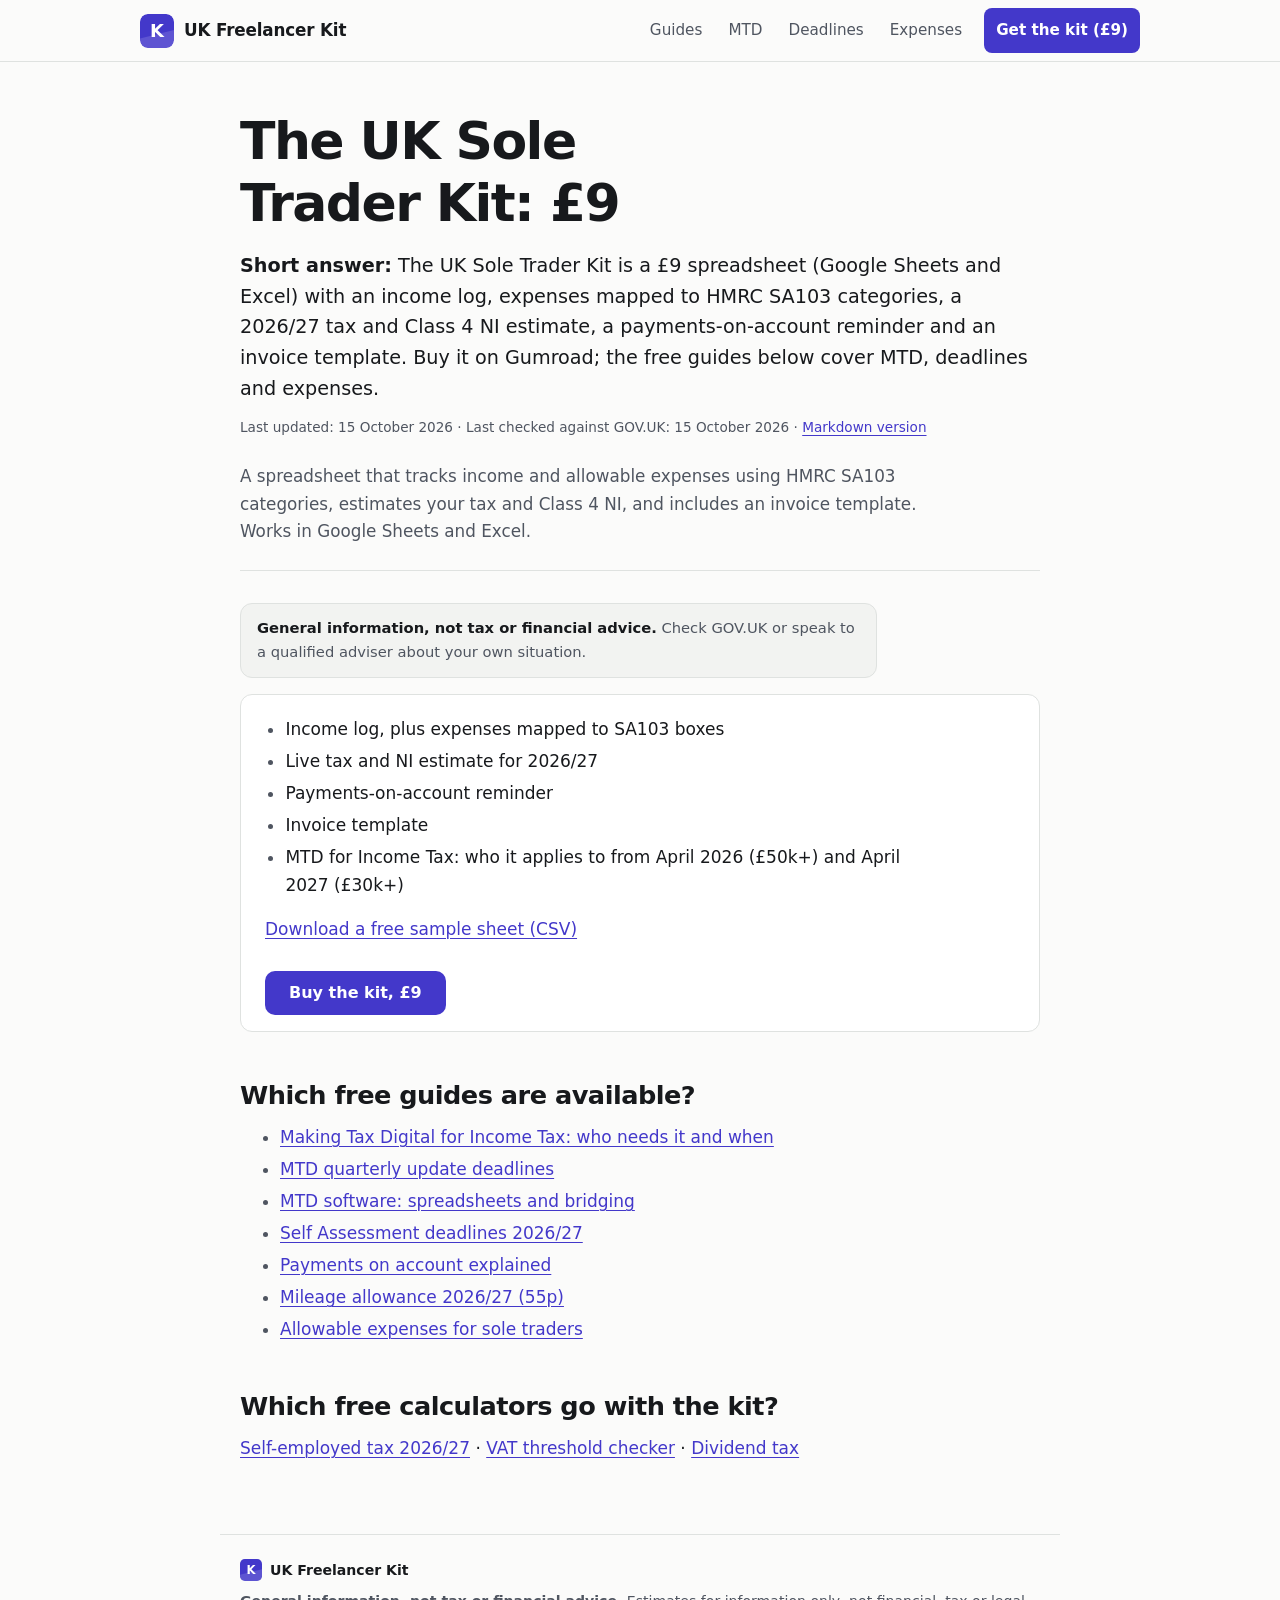
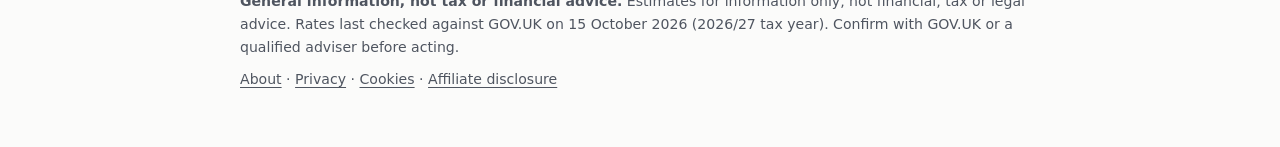
==== commit 993c6f4b: "deploy: da09343e6bc47b6507bc2316894ea29e5a481514" ====
--- a/index.html
+++ b/index.html
@@ -1,7 +1,7 @@
 <!doctype html><html lang="en-GB"><head><meta charset="utf-8"><meta name="viewport" content="width=device-width,initial-scale=1">
 <title>UK Sole Trader Tax & Invoice Kit (Google Sheets) | £9</title><meta name="description" content="Self-assessment income and expense tracker, MTD-ready categories, invoice template and tax estimate for UK sole traders."><meta name="google-site-verification" content="4ClukxyHFtP7GSHUR0D75dGuQpNh220_u6YMPQ5exTw" /><link rel="stylesheet" href="style.css"><link rel="icon" href="favicon.svg" type="image/svg+xml"><meta name="theme-color" content="#4338ca"><meta name="color-scheme" content="light dark"><link rel="canonical" href="https://kit.andreiturcea.com/"><link rel="alternate" type="text/markdown" href="index.html.md" title="Markdown version"><meta property="article:modified_time" content="2026-10-15"><script type="application/ld+json">{"@context": "https://schema.org", "@graph": [{"@type": "WebSite", "@id": "https://kit.andreiturcea.com/#website", "name": "UK Freelancer Kit", "url": "https://kit.andreiturcea.com/", "description": "Free guides for UK sole traders on Making Tax Digital for Income Tax, Self Assessment deadlines, payments on account, mileage and allowable expenses (2026/27), plus the UK Sole Trader Kit, a £9 Google Sheets/Excel income, expenses and tax-estimate spreadsheet sold on Gumroad.", "inLanguage": "en-GB", "publisher": {"@id": "https://kit.andreiturcea.com/#org"}}, {"@type": "Organization", "@id": "https://kit.andreiturcea.com/#org", "name": "UK Freelancer Kit", "url": "https://kit.andreiturcea.com/"}, {"@type": "WebPage", "@id": "https://kit.andreiturcea.com/#webpage", "url": "https://kit.andreiturcea.com/", "name": "UK Sole Trader Tax & Invoice Kit (Google Sheets) | £9", "description": "Self-assessment income and expense tracker, MTD-ready categories, invoice template and tax estimate for UK sole traders.", "inLanguage": "en-GB", "isPartOf": {"@id": "https://kit.andreiturcea.com/#website"}, "datePublished": "2026-10-15", "dateModified": "2026-10-15", "lastReviewed": "2026-10-15", "breadcrumb": {"@id": "https://kit.andreiturcea.com/#breadcrumb"}, "encoding": {"@type": "MediaObject", "contentUrl": "https://kit.andreiturcea.com/index.html.md", "encodingFormat": "text/markdown"}}, {"@type": "BreadcrumbList", "@id": "https://kit.andreiturcea.com/#breadcrumb", "itemListElement": [{"@type": "ListItem", "position": 1, "name": "UK Freelancer Kit", "item": "https://kit.andreiturcea.com/"}]}, {"@type": "Product", "@id": "https://kit.andreiturcea.com/#product", "name": "UK Sole Trader Kit", "description": "Google Sheets and Excel kit for UK sole traders: income log, expenses mapped to HMRC SA103 categories, 2026/27 tax and Class 4 NI estimate, payments-on-account reminder and invoice template.", "brand": {"@type": "Brand", "name": "UK Freelancer Kit"}, "category": "Spreadsheet template", "url": "https://kit.andreiturcea.com/", "offers": {"@type": "Offer", "price": "9.00", "priceCurrency": "GBP", "url": "https://turceapaul.gumroad.com/l/bmykeg", "availability": "https://schema.org/InStock", "seller": {"@id": "https://kit.andreiturcea.com/#org"}}}]}</script></head><body>
-<a class="skip" href="#main">Skip to content</a><header class="site-header"><div class="wrap"><a class="brand" href="index.html"><img src="logo.svg" alt="" width="34" height="34"><span>UK Freelancer Kit</span></a><nav class="site-nav" aria-label="Main"><a href="index.html#free-guides">Guides</a><a href="guide-mtd.html">MTD</a><a href="guide-self-assessment-deadlines.html">Deadlines</a><a href="guide-allowable-expenses.html">Expenses</a><a class="btn-nav" href="https://turceapaul.gumroad.com/l/bmykeg">Get the kit (£9)</a></nav></div></header><main id="main"><section class="hero" id="top"><span class="eyebrow">Guides and templates for UK sole traders</span><h1>The UK Sole Trader Kit: £9</h1><p id="answer" class="answer"><b>Short answer:</b> The UK Sole Trader Kit is a £9 spreadsheet (Google Sheets and Excel) with an income log, expenses mapped to HMRC SA103 categories, a 2026/27 tax and Class 4 NI estimate, a payments-on-account reminder and an invoice template. Buy it on Gumroad; the free guides below cover MTD, deadlines and expenses.</p><p id="last-updated" style="font-size:.85rem;color:#555">Last updated: <time datetime="2026-10-15">15 October 2026</time> · Last checked against GOV.UK: <time datetime="2026-10-15">15 October 2026</time> · <a href="index.html.md">Markdown version</a></p><p>A spreadsheet that tracks income and allowable expenses using HMRC SA103 categories, estimates your tax and Class 4 NI, and includes an invoice template. Works in Google Sheets and Excel.</p></section><p class="note"><b>General information, not tax or financial advice.</b> Check GOV.UK or speak to a qualified adviser about your own situation.</p>
+<a class="skip" href="#main">Skip to content</a><header class="site-header"><div class="wrap"><a class="brand" href="index.html"><img src="logo.svg" alt="" width="34" height="34"><span>UK Freelancer Kit</span></a><nav class="site-nav" aria-label="Main"><a href="index.html#free-guides">Guides</a><a href="guide-mtd.html">MTD</a><a href="guide-self-assessment-deadlines.html">Deadlines</a><a href="guide-allowable-expenses.html">Expenses</a><a class="btn-nav" href="https://turceapaul.gumroad.com/l/bmykeg">Get the kit (£9)</a></nav></div></header><main id="main"><section class="hero" id="top"><h1>The UK Sole Trader Kit: £9</h1><p id="answer" class="answer"><b>Short answer:</b> The UK Sole Trader Kit is a £9 spreadsheet (Google Sheets and Excel) with an income log, expenses mapped to HMRC SA103 categories, a 2026/27 tax and Class 4 NI estimate, a payments-on-account reminder and an invoice template. Buy it on Gumroad; the free guides below cover MTD, deadlines and expenses.</p><p id="last-updated" style="font-size:.85rem;color:#555">Last updated: <time datetime="2026-10-15">15 October 2026</time> · Last checked against GOV.UK: <time datetime="2026-10-15">15 October 2026</time> · <a href="index.html.md">Markdown version</a></p><p>A spreadsheet that tracks income and allowable expenses using HMRC SA103 categories, estimates your tax and Class 4 NI, and includes an invoice template. Works in Google Sheets and Excel.</p></section><p class="note"><b>General information, not tax or financial advice.</b> Check GOV.UK or speak to a qualified adviser about your own situation.</p>
 <div class=card><ul><li>Income log, plus expenses mapped to SA103 boxes</li><li>Live tax and NI estimate for 2026/27</li><li>Payments-on-account reminder</li><li>Invoice template</li><li>MTD for Income Tax: who it applies to from April 2026 (£50k+) and April 2027 (£30k+)</li></ul>
 <a href="sample.csv">Download a free sample sheet (CSV)</a><br><br><a href="https://turceapaul.gumroad.com/l/bmykeg"><button>Buy the kit, £9</button></a></div>
-<h2 id="free-guides">Free guides</h2><ul><li><a href="guide-mtd.html">Making Tax Digital for Income Tax: who needs it and when</a></li><li><a href="guide-mtd-quarterly-deadlines.html">MTD quarterly update deadlines</a></li><li><a href="guide-mtd-software.html">MTD software: spreadsheets and bridging</a></li><li><a href="guide-self-assessment-deadlines.html">Self Assessment deadlines 2026/27</a></li><li><a href="guide-payments-on-account.html">Payments on account explained</a></li><li><a href="guide-mileage-allowance.html">Mileage allowance 2026/27 (55p)</a></li><li><a href="guide-allowable-expenses.html">Allowable expenses for sole traders</a></li></ul><h2 id="which-free-calculators-go-with-the-kit">Which free calculators go with the kit?</h2><a href="https://calcs.andreiturcea.com/self-employed-tax-calculator.html">Self-employed tax 2026/27</a> · <a href="https://calcs.andreiturcea.com/vat-threshold-checker.html">VAT threshold checker</a> · <a href="https://calcs.andreiturcea.com/dividend-tax-calculator.html">Dividend tax</a></main>
+<span class="anchor" id="free-guides"></span><h2 id="which-free-guides-are-available">Which free guides are available?</h2><ul><li><a href="guide-mtd.html">Making Tax Digital for Income Tax: who needs it and when</a></li><li><a href="guide-mtd-quarterly-deadlines.html">MTD quarterly update deadlines</a></li><li><a href="guide-mtd-software.html">MTD software: spreadsheets and bridging</a></li><li><a href="guide-self-assessment-deadlines.html">Self Assessment deadlines 2026/27</a></li><li><a href="guide-payments-on-account.html">Payments on account explained</a></li><li><a href="guide-mileage-allowance.html">Mileage allowance 2026/27 (55p)</a></li><li><a href="guide-allowable-expenses.html">Allowable expenses for sole traders</a></li></ul><h2 id="which-free-calculators-go-with-the-kit">Which free calculators go with the kit?</h2><a href="https://calcs.andreiturcea.com/self-employed-tax-calculator.html">Self-employed tax 2026/27</a> · <a href="https://calcs.andreiturcea.com/vat-threshold-checker.html">VAT threshold checker</a> · <a href="https://calcs.andreiturcea.com/dividend-tax-calculator.html">Dividend tax</a></main>
 <footer><div class="foot-brand"><img src="logo.svg" alt="" width="22" height="22">UK Freelancer Kit</div><b>General information, not tax or financial advice.</b> Estimates for information only, not financial, tax or legal advice. Rates last checked against GOV.UK on 15 October 2026 (2026/27 tax year). Confirm with GOV.UK or a qualified adviser before acting.<br><a href="about.html">About</a> · <a href="privacy.html">Privacy</a> · <a href="cookies.html">Cookies</a> · <a href="affiliate-disclosure.html">Affiliate disclosure</a></footer></body></html>
--- a/style.css
+++ b/style.css
@@ -1,73 +1,93 @@
-/* Shared design system. Accent colours are set per site below. */
-:root{--accent:#4338ca;--accent-soft:#eef0fd;--bg:#ffffff;--bg-alt:#f6f7f9;--text:#16181d;--muted:#5b6170;--line:#e3e6eb;--card:#ffffff;
---warn-bg:#fff8eb;--warn-line:#f2c46d;--radius:14px;--shadow:0 1px 2px rgba(16,24,40,.05),0 4px 16px rgba(16,24,40,.06);
---font:system-ui,-apple-system,"Segoe UI",Roboto,"Helvetica Neue",Arial,"Noto Sans",sans-serif;--mono:ui-monospace,SFMono-Regular,Menlo,Consolas,monospace;color-scheme:light dark}
-@media (prefers-color-scheme:dark){:root{--accent:#a5b4fc;--accent-soft:#1c1f3d;--bg:#0f1115;--bg-alt:#161920;--text:#e8eaef;--muted:#a3a9b6;--line:#2a2f3a;--card:#161920;
---warn-bg:#2a2112;--warn-line:#8a6a2c;--shadow:0 1px 2px rgba(0,0,0,.4)}}
+/* Shared design system v2 (Impeccable audit + Modern Web Guidance). Accent per site. */
+:root{color-scheme:light dark;
+--accent-l:#4338ca;--accent-d:#a5b4fc;--soft-l:#eef0fd;--soft-d:#1c1f3d;
+--accent:var(--accent-l);--accent-soft:var(--soft-l);--on-accent:#ffffff;
+--bg:#fbfbfa;--bg-alt:#f2f3f1;--text:#17191c;--muted:#4f5560;--line:#dfe2e0;--card:#ffffff;
+--warn-bg:#fff7e6;--warn-line:#e7c27a;--radius:12px;
+--shadow:0 1px 2px rgba(20,24,28,.06),0 2px 8px rgba(20,24,28,.05);
+--font:system-ui,-apple-system,"Segoe UI",Roboto,"Helvetica Neue",Arial,"Noto Sans",sans-serif;--mono:ui-monospace,SFMono-Regular,Menlo,Consolas,monospace;
+--measure:68ch;--s1:4px;--s2:8px;--s3:12px;--s4:16px;--s5:24px;--s6:32px;--s7:48px;--s8:64px}
+@media (prefers-color-scheme:dark){:root{--accent:var(--accent-d);--accent-soft:var(--soft-d);--on-accent:#0d0f12;
+--bg:#0f1113;--bg-alt:#171a1d;--text:#e9ebee;--muted:#a9afb8;--line:#2b3035;--card:#15181b;--warn-bg:#2a2214;--warn-line:#7d6230;
+--shadow:0 1px 2px rgba(0,0,0,.5)}}
 *,*::before,*::after{box-sizing:border-box}
-html{-webkit-text-size-adjust:100%;scroll-padding-top:80px}
-body{margin:0;background:var(--bg);color:var(--text);font-family:var(--font);font-size:1.0625rem;line-height:1.65;text-rendering:optimizeLegibility}
-a{color:var(--accent);text-underline-offset:.18em;text-decoration-thickness:1px}a:hover{text-decoration-thickness:2px}
-:focus-visible{outline:3px solid var(--accent);outline-offset:2px;border-radius:4px}
-.skip{position:absolute;left:-999px;top:8px;background:var(--accent);color:#fff;padding:8px 14px;border-radius:8px;z-index:20}.skip:focus{left:8px}
-.wrap,main,footer{width:100%;max-width:880px;margin:0 auto;padding-left:20px;padding-right:20px}
-/* header */
-.site-header{position:sticky;top:0;z-index:10;background:color-mix(in srgb,var(--bg) 88%,transparent);backdrop-filter:saturate(1.4) blur(10px);border-bottom:1px solid var(--line)}
-.site-header .wrap{max-width:1080px;display:flex;align-items:center;gap:16px;min-height:60px;flex-wrap:wrap;padding-top:8px;padding-bottom:8px}
+html{-webkit-text-size-adjust:100%;text-size-adjust:100%;scroll-padding-top:88px;accent-color:var(--accent);scrollbar-color:color-mix(in srgb,var(--muted) 55%,transparent) transparent}
+body{margin:0;background:var(--bg);color:var(--text);font-family:var(--font);font-size:1.0625rem;line-height:1.65;caret-color:var(--accent)}
+::selection{background:color-mix(in srgb,var(--accent) 28%,transparent);color:inherit}
+a{color:var(--accent);text-underline-offset:.2em;text-decoration-thickness:1px}
+a:hover{text-decoration-thickness:2px}
+:focus-visible{outline:3px solid var(--accent);outline-offset:3px;border-radius:4px}
+.skip{position:absolute;left:-999px;top:var(--s2);background:var(--accent);color:var(--on-accent);padding:var(--s2) var(--s4);border-radius:8px;z-index:20}.skip:focus{left:var(--s2)}
+.wrap,main,footer{width:100%;max-width:840px;margin-inline:auto;padding-inline:20px}
+/* header: solid surface, no decorative blur */
+.site-header{position:sticky;top:0;z-index:10;background:var(--bg);border-bottom:1px solid var(--line)}
+.site-header .wrap{max-width:1040px;display:flex;align-items:center;gap:var(--s4);min-height:60px;flex-wrap:wrap;padding-block:var(--s2)}
 .brand{display:flex;align-items:center;gap:10px;color:var(--text);text-decoration:none;font-weight:700;letter-spacing:-.01em;font-size:1.05rem}
-.brand img{display:block;border-radius:9px}
-.site-nav{display:flex;gap:4px;margin-left:auto;overflow-x:auto;scrollbar-width:none;max-width:100%}
-.site-nav a{color:var(--muted);text-decoration:none;padding:6px 10px;border-radius:8px;font-size:.95rem;white-space:nowrap}
+.brand img{display:block;border-radius:8px}
+.site-nav{display:flex;gap:2px;margin-left:auto;overflow-x:auto;scrollbar-width:none;max-width:100%}
+.site-nav a{color:var(--muted);text-decoration:none;padding:10px 12px;border-radius:8px;font-size:.95rem;white-space:nowrap;min-height:44px;display:inline-flex;align-items:center}
 .site-nav a:hover{color:var(--text);background:var(--bg-alt)}
-.site-nav a.btn-nav{background:var(--accent);color:#fff;font-weight:600}
-@media (prefers-color-scheme:dark){.site-nav a.btn-nav,.btn,button{color:#0f1115!important}}
-@media (max-width:640px){.site-nav{margin-left:0;width:100%;order:3}}
-/* main typography */
-main{padding-top:28px;padding-bottom:24px}
-h1,h2,h3{line-height:1.25;letter-spacing:-.015em;color:var(--text)}
-h1{font-size:clamp(1.75rem,4.5vw,2.5rem);margin:.2em 0 .5em;font-weight:800}
-h2{font-size:clamp(1.3rem,3vw,1.6rem);margin:1.8em 0 .6em}h3{font-size:1.15rem;margin:1.4em 0 .4em}
-p,ul,ol{margin:0 0 1em}li{margin:.25em 0}
+.site-nav a.btn-nav{background:var(--accent);color:var(--on-accent);font-weight:600;margin-left:var(--s2)}
+.site-nav a.btn-nav:hover{background:color-mix(in srgb,var(--accent) 88%,var(--text))}
+@media (max-width:640px){.site-nav{margin-left:0;width:100%;order:3;mask-image:linear-gradient(90deg,#000 88%,transparent)}}
+/* reading typography */
+main{padding-block:var(--s6) var(--s5)}
+main>p,main>ul,main>ol,.card p,.card ul,.answer,.note{max-width:var(--measure)}
+h1,h2,h3{line-height:1.2;letter-spacing:-.02em;color:var(--text);text-wrap:balance}
+h1{font-size:clamp(1.85rem,1.2rem + 2.6vw,2.75rem);margin:0 0 var(--s4);font-weight:800;letter-spacing:-.03em}
+h2{font-size:clamp(1.3rem,1.1rem + .8vw,1.6rem);margin:var(--s7) 0 var(--s3);font-weight:700}
+h3{font-size:1.125rem;margin:var(--s5) 0 var(--s2);font-weight:650}
+p,li{text-wrap:pretty}p,ul,ol{margin:0 0 var(--s4)}li{margin:var(--s1) 0}li::marker{color:var(--muted)}
 code{font-family:var(--mono);font-size:.9em;background:var(--bg-alt);padding:.1em .35em;border-radius:5px}
-.answer{font-size:1.1rem;background:var(--accent-soft);border-radius:var(--radius);padding:14px 18px;border:1px solid color-mix(in srgb,var(--accent) 25%,transparent)}
-#last-updated{color:var(--muted)!important;font-size:.85rem!important}
+.answer{font-size:1.125rem;line-height:1.6;background:var(--accent-soft);border-radius:var(--radius);padding:var(--s4) var(--s5);margin:0 0 var(--s3)}
+#last-updated{color:var(--muted)!important;font-size:.85rem!important;margin-bottom:var(--s5)}
 .small{font-size:.85rem;color:var(--muted)}
-.note{background:var(--bg-alt);border-left:4px solid var(--accent);padding:10px 14px;border-radius:0 10px 10px 0;font-size:.92rem}
-/* hero */
-.hero{margin:8px 0 28px;padding:36px 28px;border-radius:20px;background:linear-gradient(135deg,var(--accent-soft),var(--bg-alt));border:1px solid var(--line)}
-.hero h1{margin-top:0}.hero p{font-size:1.15rem;color:var(--muted);max-width:60ch}
-.hero .eyebrow{display:inline-block;font-size:.8rem;font-weight:700;text-transform:uppercase;letter-spacing:.08em;color:var(--accent);margin-bottom:8px}
-@media (max-width:640px){.hero{padding:24px 18px}}
-/* cards */
-.card{background:var(--card);border:1px solid var(--line);border-radius:var(--radius);padding:18px 20px;margin:14px 0;box-shadow:var(--shadow)}
-.card>b:first-child,.card>a:first-child b{font-size:1.02rem}
-.grid,#l{display:grid;grid-template-columns:repeat(auto-fill,minmax(250px,1fr));gap:14px;margin:14px 0}
-.grid .card,#l .card{margin:0;transition:border-color .15s,transform .15s}
-.grid .card:hover,#l .card:hover{border-color:var(--accent);transform:translateY(-2px)}
-.grid .card a,#l .card b a{text-decoration:none}
-.sp{background:var(--warn-bg);border:1px solid var(--warn-line);box-shadow:none}
-.kit-cta{background:var(--accent-soft);border:1px solid color-mix(in srgb,var(--accent) 35%,transparent);border-left:5px solid var(--accent)}
-.kit-cta a:last-child{display:inline-block;margin-top:8px;background:var(--accent);color:#fff;padding:7px 14px;border-radius:9px;text-decoration:none;font-weight:600}
-@media (prefers-color-scheme:dark){.kit-cta a:last-child{color:#0f1115}}
-.tag{display:inline-block;background:var(--accent-soft);color:var(--text);border-radius:999px;padding:3px 10px;margin:3px 4px 3px 0;font-size:.82rem;text-decoration:none;border:1px solid var(--line)}
-a.tag:hover{border-color:var(--accent)}
+.note{background:var(--bg-alt);border:1px solid var(--line);padding:var(--s3) var(--s4);border-radius:var(--radius);font-size:.92rem;color:var(--muted)}
+.note b{color:var(--text)}
+.anchor{display:block;scroll-margin-top:88px}
+/* home hero: open layout, no box, no eyebrow */
+.hero{margin:0 0 var(--s6);padding:var(--s4) 0 var(--s5);border-bottom:1px solid var(--line)}
+.hero h1{font-size:clamp(2.1rem,1.3rem + 3.4vw,3.25rem);max-width:20ch}
+.hero .answer{background:none;padding:0;font-size:1.2rem;color:var(--text)}
+.hero>p:last-child{font-size:1.05rem;color:var(--muted);max-width:var(--measure);margin:0}
+/* panels */
+.card{background:var(--card);border:1px solid var(--line);border-radius:var(--radius);padding:var(--s4) var(--s5);margin:var(--s4) 0}
+.card>b:first-child{display:block;margin-bottom:var(--s1)}
+.card ul{padding-left:1.2em}
+/* link lists instead of identical card grids */
+.grid,#l{display:grid;grid-template-columns:repeat(auto-fit,minmax(min(100%,320px),1fr));column-gap:var(--s6);margin:var(--s3) 0 var(--s5);border-top:1px solid var(--line)}
+.grid .card,#l .card{margin:0;padding:var(--s4) 0;border:0;border-bottom:1px solid var(--line);border-radius:0;background:none;box-shadow:none;color:var(--muted);font-size:.95rem;line-height:1.5}
+.grid .card a,#l .card b a{text-decoration:none;font-size:1.05rem}
+.grid .card a b,#l .card b{color:var(--text)}
+.grid .card a:hover b,#l .card b a:hover{color:var(--accent);text-decoration:underline;text-decoration-thickness:1px}
+#l .card b a{color:var(--text)}
+.sp{background:var(--warn-bg);border:1px solid var(--warn-line)}
+.kit-cta{background:var(--accent-soft);border:1px solid color-mix(in srgb,var(--accent) 30%,transparent);padding:var(--s5)}
+.kit-cta b:first-child{display:inline}
+.kit-cta a:last-child{display:inline-flex;align-items:center;min-height:44px;margin-top:var(--s3);background:var(--accent);color:var(--on-accent);padding:0 var(--s4);border-radius:10px;text-decoration:none;font-weight:600}
+.kit-cta a:last-child:hover{background:color-mix(in srgb,var(--accent) 88%,var(--text))}
+.tag{display:inline-block;background:var(--bg-alt);color:var(--muted);border-radius:999px;padding:2px 10px;margin:2px 4px 2px 0;font-size:.8rem;text-decoration:none;border:1px solid var(--line);font-weight:500;vertical-align:.1em}
+a.tag{color:var(--text);padding:6px 12px;font-size:.88rem}a.tag:hover{border-color:var(--accent);color:var(--accent)}
 /* forms and calculators */
-label{display:inline-flex;flex-wrap:wrap;align-items:center;gap:8px;margin:6px 14px 6px 0;font-weight:500}
-input,select,button{font:inherit;font-size:1rem;padding:9px 12px;border-radius:10px;border:1px solid var(--line);background:var(--bg);color:var(--text);min-height:44px}
-input[type=number]{max-width:170px}input[type=radio],input[type=checkbox]{min-height:auto;accent-color:var(--accent);width:18px;height:18px}
-input#q{width:100%;max-width:none;margin:10px 0}
-button,.btn{background:var(--accent);color:#fff;border:0;cursor:pointer;font-weight:600;padding:10px 18px}
-button:hover{filter:brightness(1.08)}
-#o{margin-top:14px}#o:empty{display:none}
+label{display:inline-flex;flex-wrap:wrap;align-items:center;gap:var(--s2);margin:var(--s2) var(--s4) var(--s2) 0;font-weight:500}
+input,select,button{font:inherit;font-size:1rem;padding:9px 12px;border-radius:10px;border:1px solid color-mix(in srgb,var(--muted) 45%,var(--line));background:var(--bg);color:var(--text);min-height:44px}
+input:hover,select:hover{border-color:var(--muted)}
+input[type=number]{max-width:11rem;font-variant-numeric:tabular-nums}
+input[type=radio],input[type=checkbox]{min-height:auto;width:20px;height:20px}
+input#q{width:100%;max-width:none;margin:var(--s2) 0 0}
+button,.btn{background:var(--accent);color:var(--on-accent);border:0;cursor:pointer;font-weight:600;padding:0 var(--s5)}
+button:hover{background:color-mix(in srgb,var(--accent) 88%,var(--text))}
+button:active{transform:translateY(1px)}
+#o{margin-top:var(--s4);font-variant-numeric:tabular-nums}#o:empty{display:none}
+h2#o{font-size:1.4rem;margin-bottom:0}
 /* tables */
-.table-wrap{overflow-x:auto;margin:12px 0 20px;border:1px solid var(--line);border-radius:12px}
+.table-wrap{overflow-x:auto;margin:var(--s3) 0 var(--s5);border:1px solid var(--line);border-radius:var(--radius);background:var(--card)}
 table{border-collapse:collapse;width:100%;font-size:.95rem;font-variant-numeric:tabular-nums}
-th{background:var(--bg-alt);font-weight:600}td,th{border-bottom:1px solid var(--line);padding:9px 12px;text-align:left;vertical-align:top}
+th{background:var(--bg-alt);font-weight:600;font-size:.88rem;color:var(--muted)}td,th{border-bottom:1px solid var(--line);padding:10px 14px;text-align:left;vertical-align:top}
 tr:last-child td{border-bottom:0}
-.table-wrap table{margin:0}
 /* footer */
-footer{margin-top:40px;padding-top:24px;padding-bottom:40px;border-top:1px solid var(--line);font-size:.88rem;color:var(--muted)}
-footer a{color:var(--muted)}footer a:hover{color:var(--accent)}
-footer br+a{display:inline-block;margin-top:10px}
-.foot-brand{display:flex;align-items:center;gap:8px;font-weight:700;color:var(--text);margin-bottom:8px}
-@media print{.site-header,.kit-cta,footer{display:none}}
+footer{margin-top:var(--s7);padding-block:var(--s5) var(--s7);border-top:1px solid var(--line);font-size:.88rem;color:var(--muted)}
+footer a{color:var(--muted);display:inline-block;padding:var(--s2) 0}footer a:hover{color:var(--accent)}
+.foot-brand{display:flex;align-items:center;gap:var(--s2);font-weight:700;color:var(--text);margin-bottom:var(--s2)}
+@media (prefers-reduced-motion:no-preference){a,button,.site-nav a{transition:color .15s ease-out,background-color .15s ease-out}}
+@media print{.site-header,.kit-cta,footer,.skip{display:none}}
